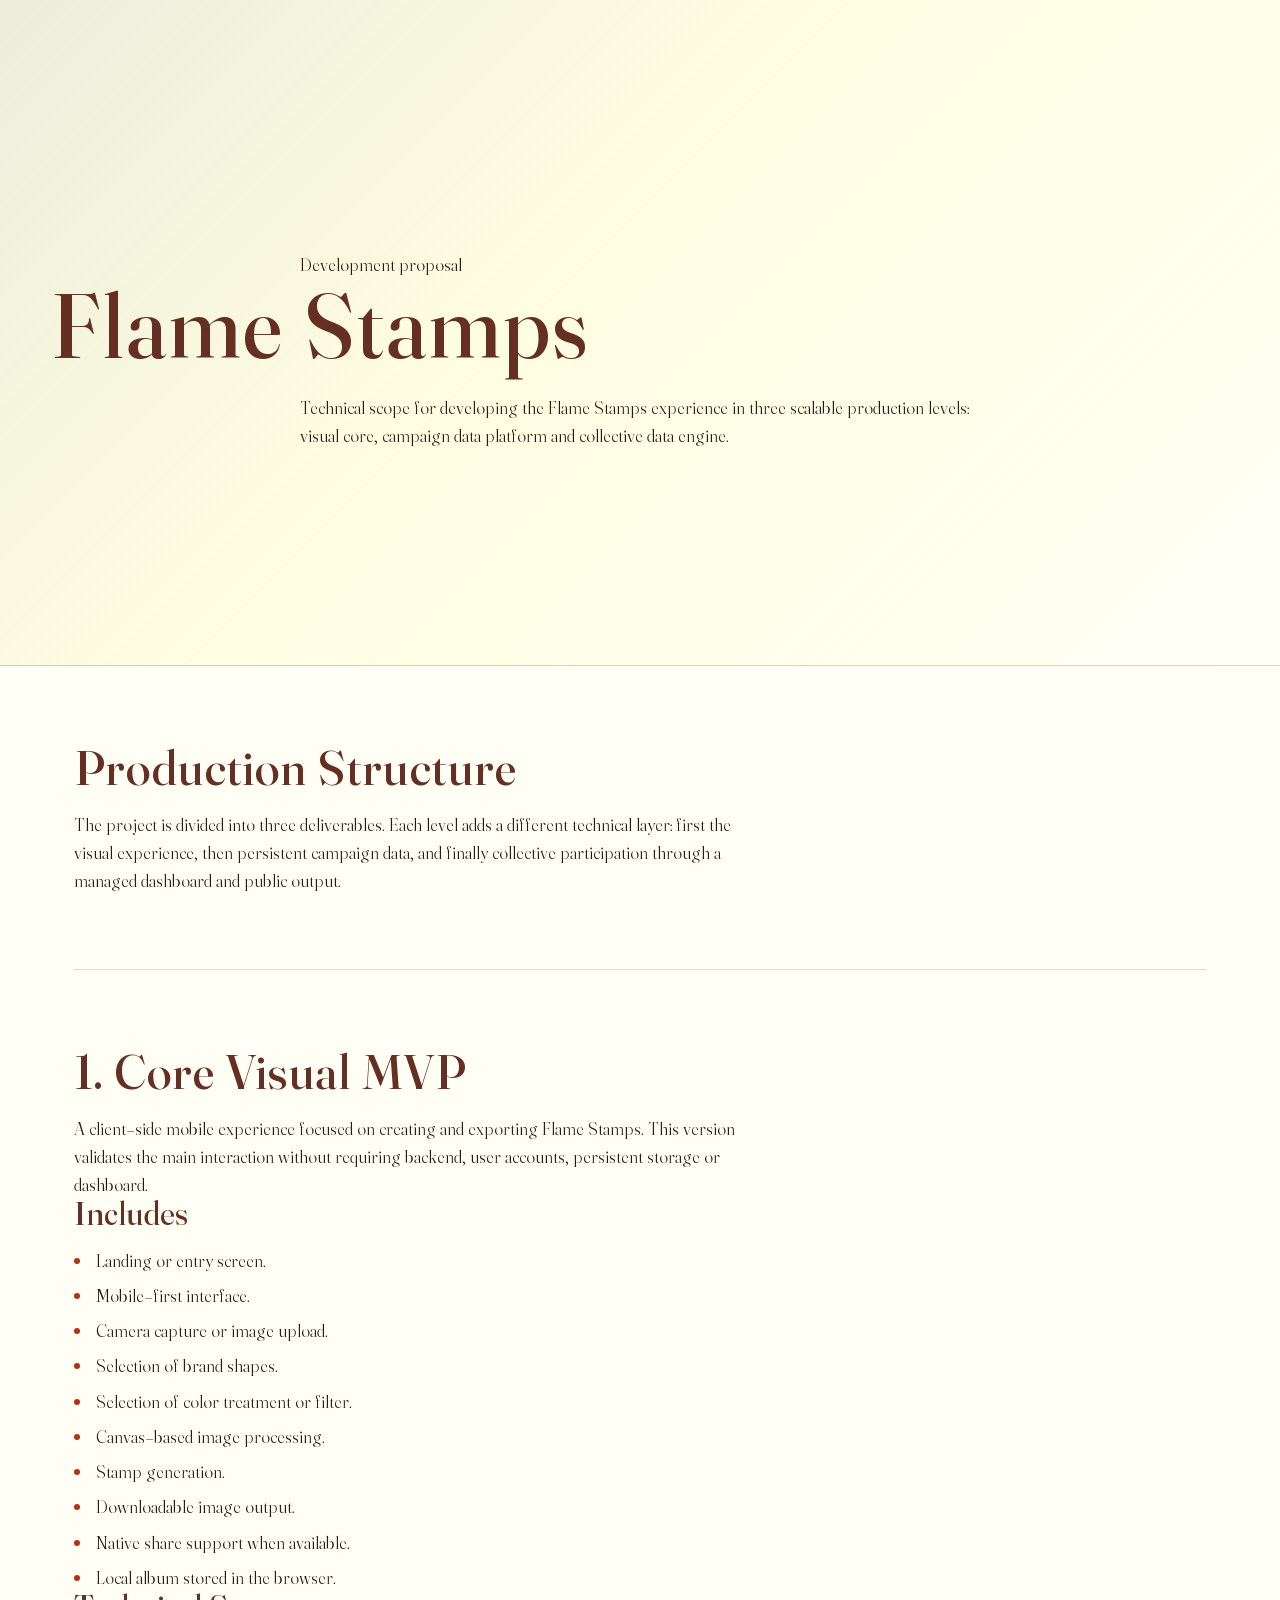
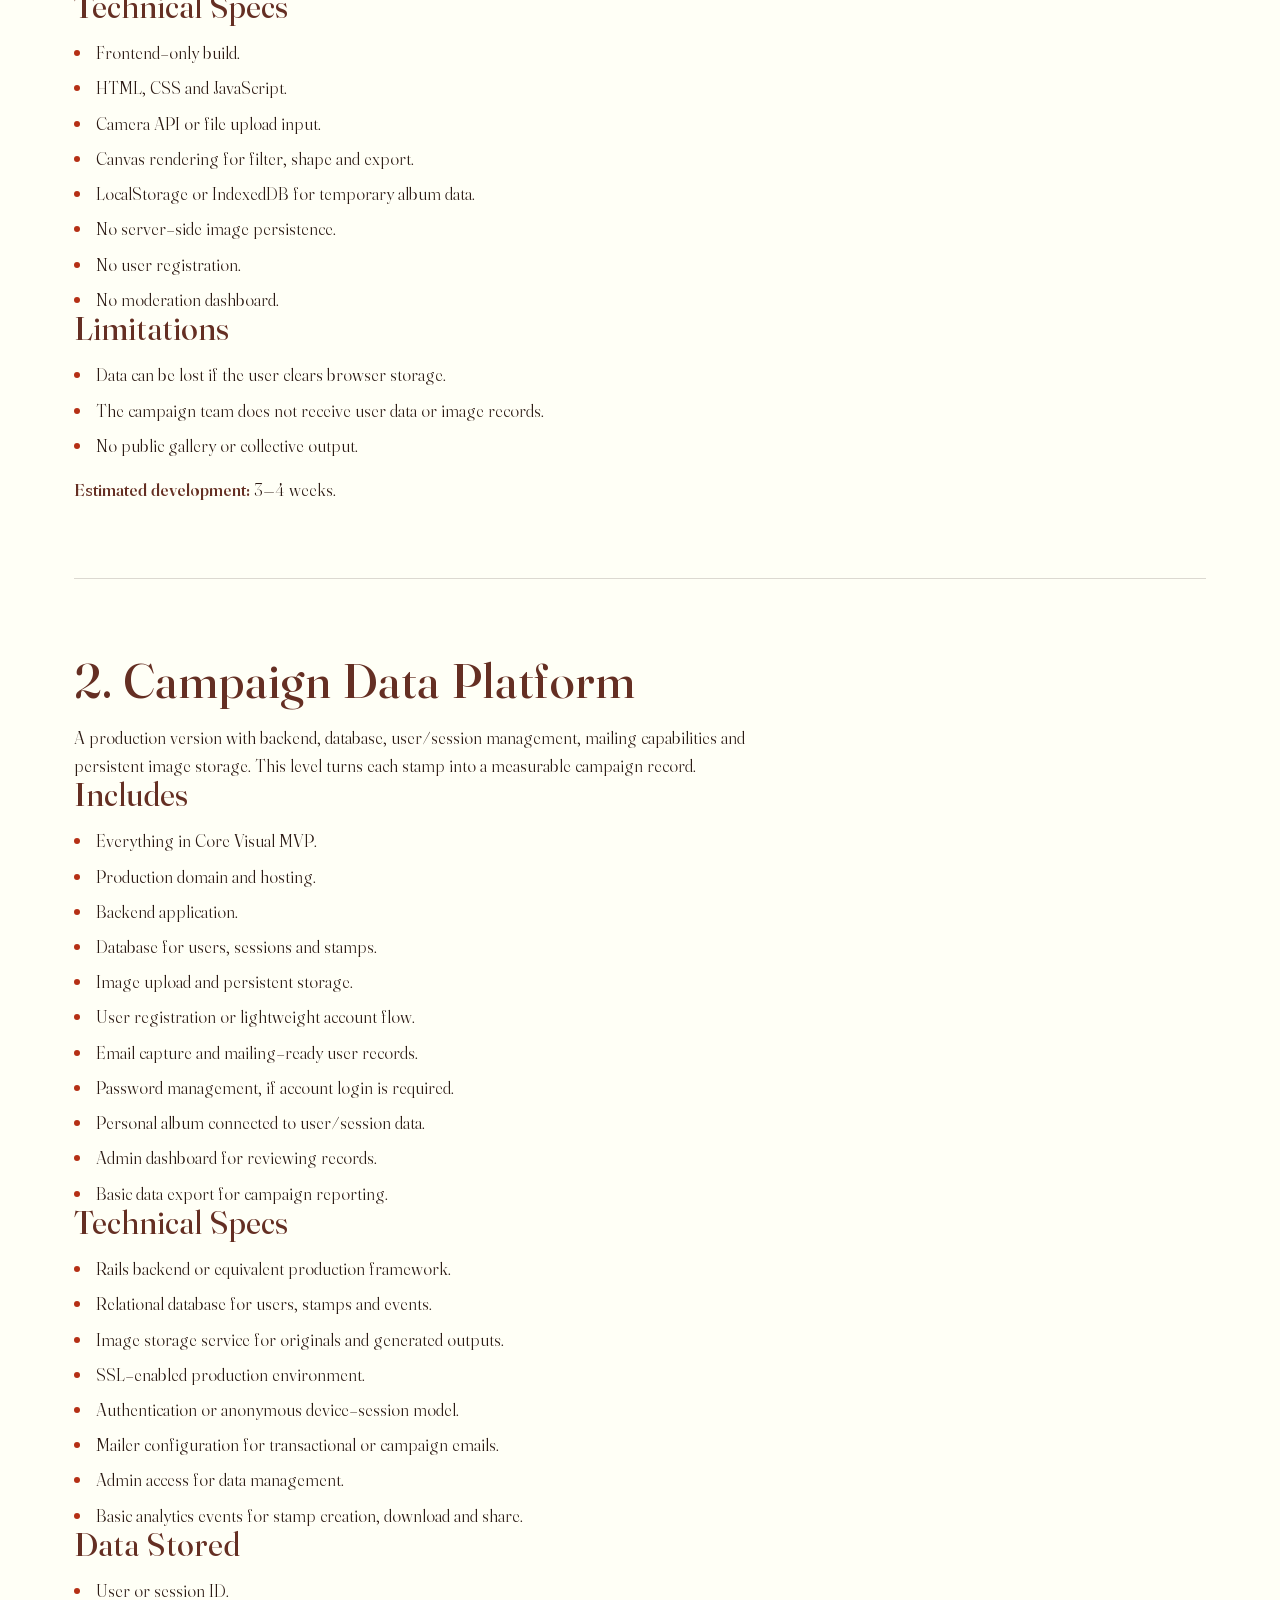
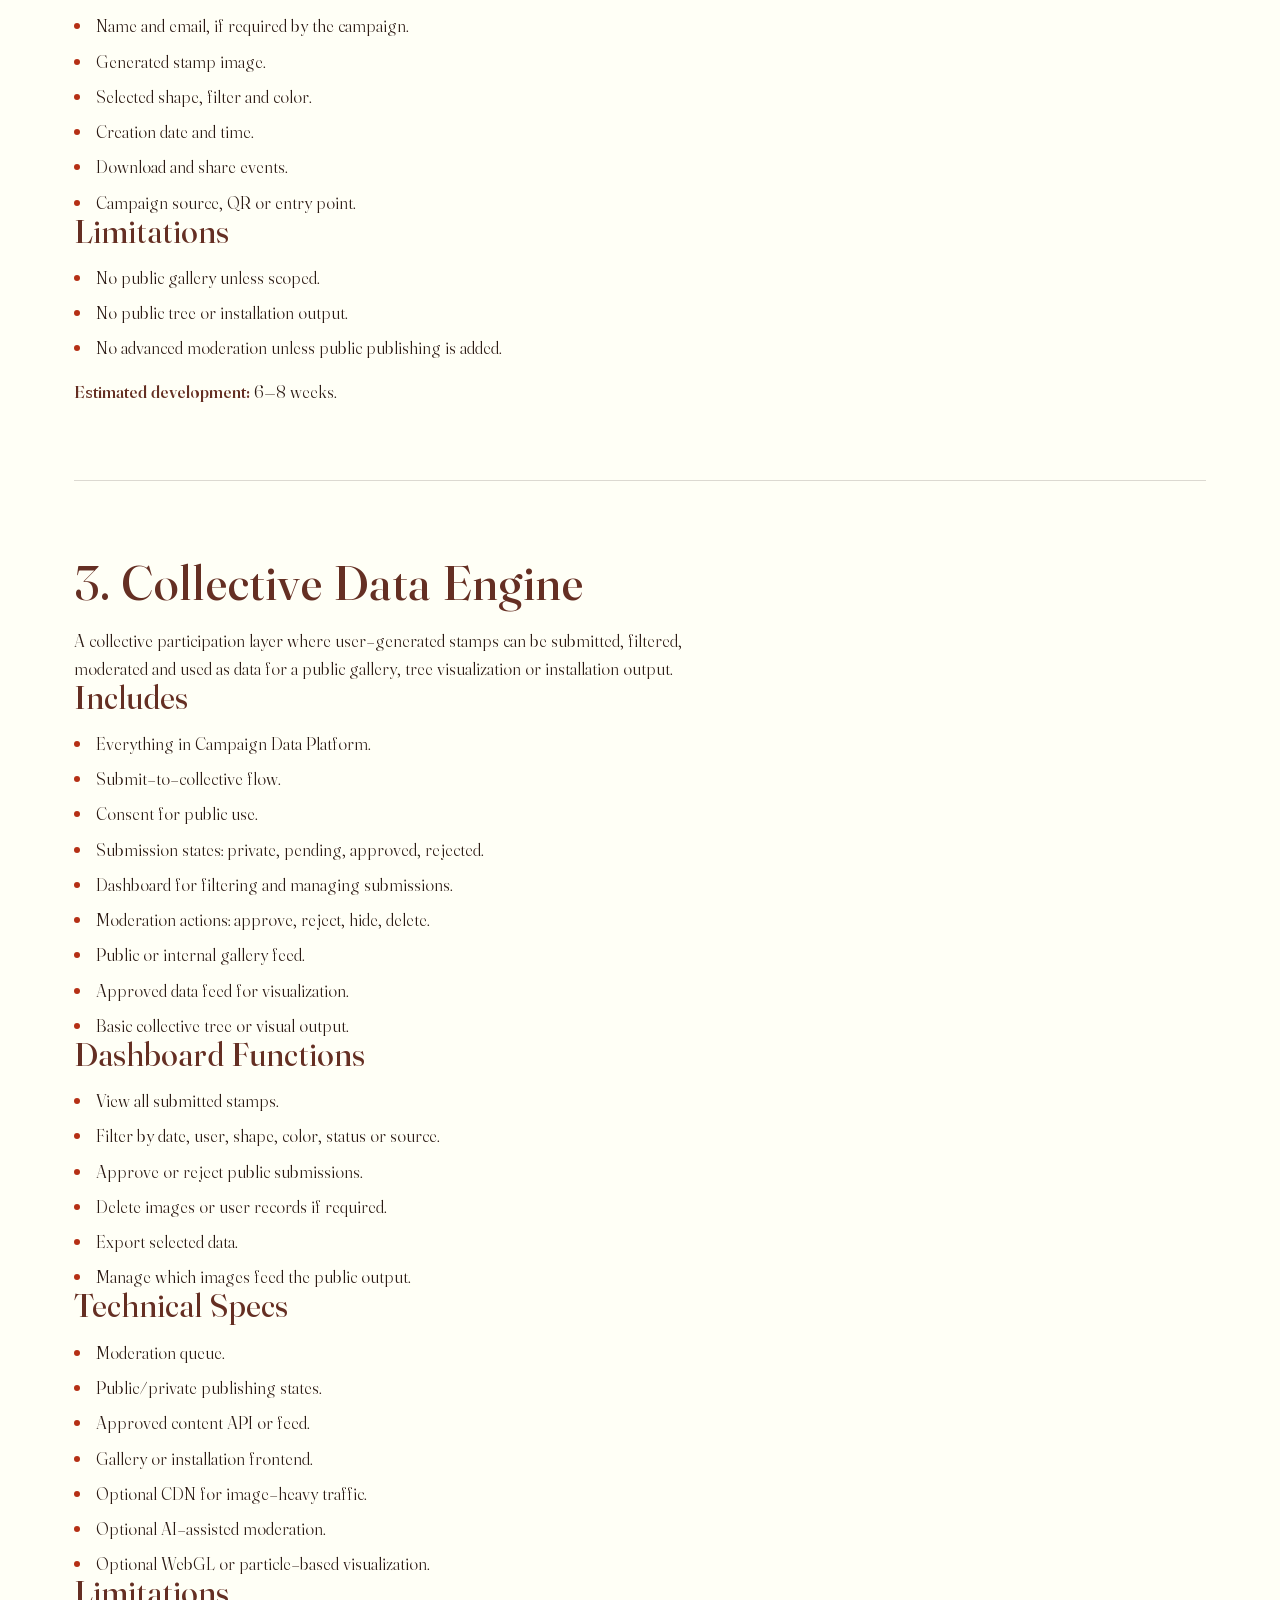
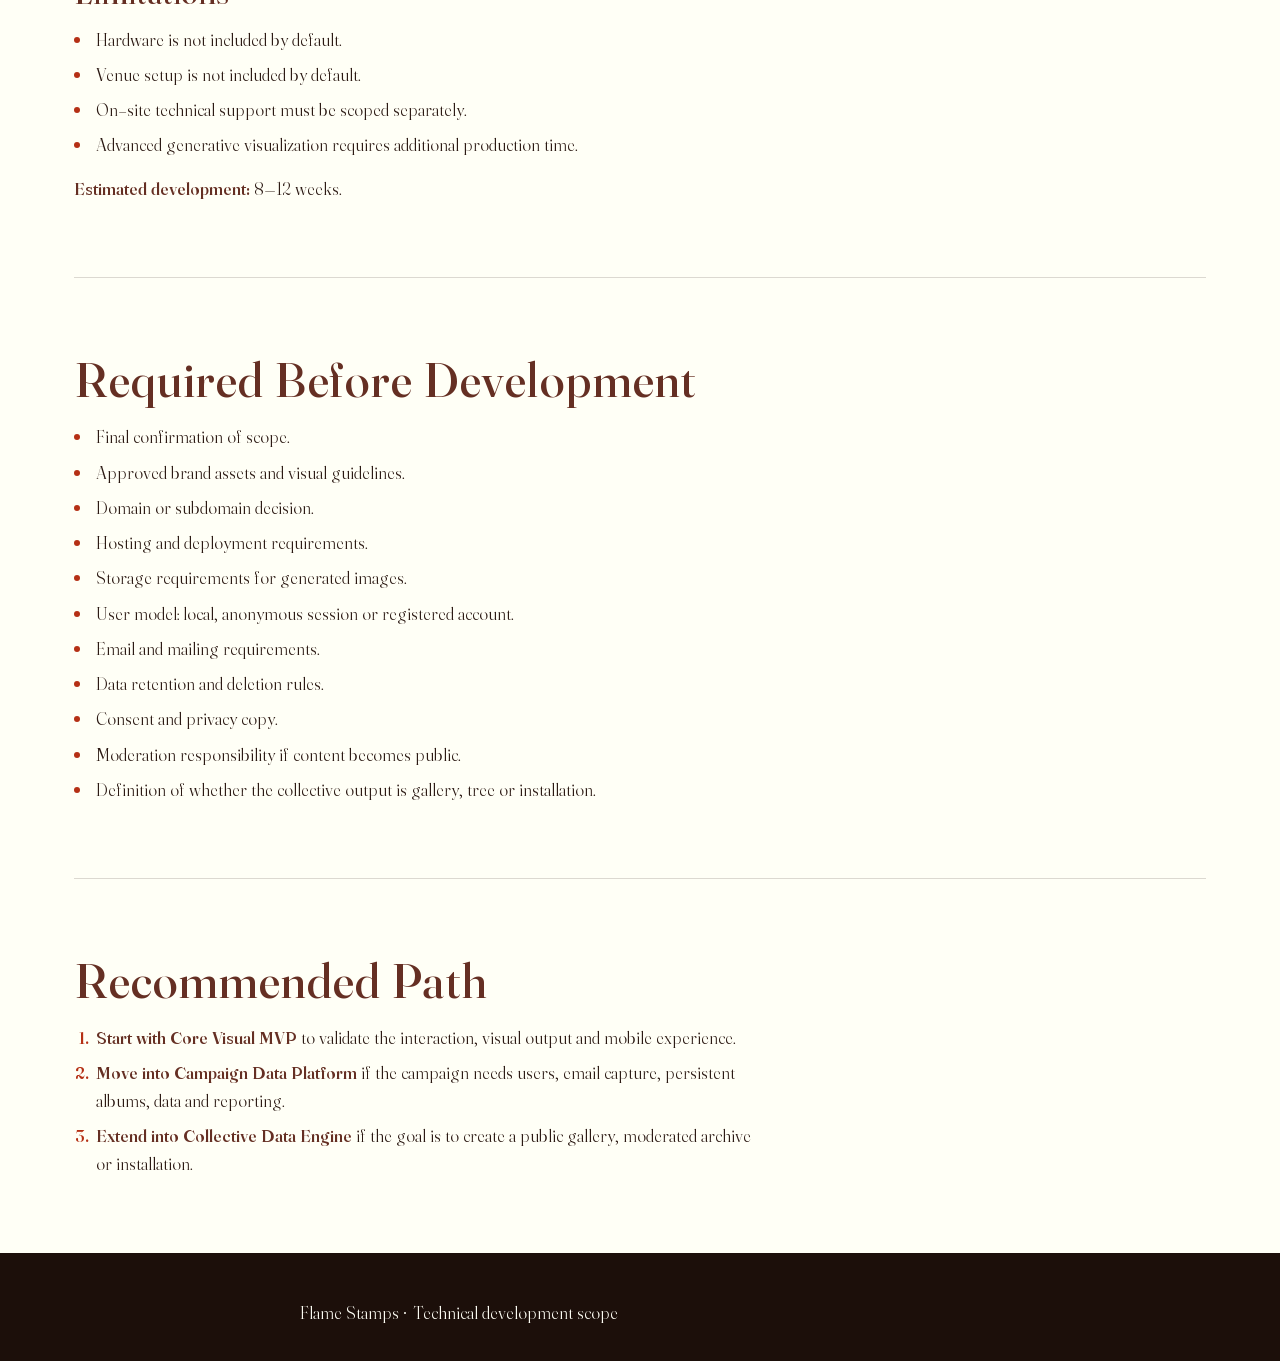
==== index.html @ e3bf49f7 "Add favicon" ====
<!DOCTYPE html>
<html lang="en">
<head>
  <meta charset="UTF-8">
  <meta name="viewport" content="width=device-width, initial-scale=1.0">
  <meta
    name="description"
    content="Technical development proposal for the Flame Stamps mobile experience, campaign data platform and collective participation engine."
  >
  <title>Development Proposal | Flame Stamps</title>
  <link rel="icon" type="image/png" href="./favicon-96x96.png" sizes="96x96">
  <link rel="icon" type="image/svg+xml" href="./favicon.svg">
  <link rel="shortcut icon" href="./favicon.ico">
  <link rel="apple-touch-icon" sizes="180x180" href="./apple-touch-icon.png">
  <meta name="apple-mobile-web-app-title" content="Flame Stamps">
  <link rel="manifest" href="./site.webmanifest">
  <link rel="preconnect" href="https://fonts.googleapis.com">
  <link rel="preconnect" href="https://fonts.gstatic.com" crossorigin>
  <link href="https://fonts.googleapis.com/css2?family=Amiri:ital@0;1&display=swap" rel="stylesheet">
  <link rel="stylesheet" href="./css/main.css">
</head>

<body>
  <header>
    <p>Development proposal</p>
    <h1>Flame Stamps</h1>
    <p>
      Technical scope for developing the Flame Stamps experience in three
      scalable production levels: visual core, campaign data platform and
      collective data engine.
    </p>
  </header>

  <main>
    <section>
      <h2>Production Structure</h2>
      <p>
        The project is divided into three deliverables. Each level adds a
        different technical layer: first the visual experience, then persistent
        campaign data, and finally collective participation through a managed
        dashboard and public output.
      </p>
    </section>

    <section>
      <h2>1. Core Visual MVP</h2>
      <p>
        A client-side mobile experience focused on creating and exporting Flame
        Stamps. This version validates the main interaction without requiring
        backend, user accounts, persistent storage or dashboard.
      </p>

      <h3>Includes</h3>
      <ul>
        <li>Landing or entry screen.</li>
        <li>Mobile-first interface.</li>
        <li>Camera capture or image upload.</li>
        <li>Selection of brand shapes.</li>
        <li>Selection of color treatment or filter.</li>
        <li>Canvas-based image processing.</li>
        <li>Stamp generation.</li>
        <li>Downloadable image output.</li>
        <li>Native share support when available.</li>
        <li>Local album stored in the browser.</li>
      </ul>

      <h3>Technical Specs</h3>
      <ul>
        <li>Frontend-only build.</li>
        <li>HTML, CSS and JavaScript.</li>
        <li>Camera API or file upload input.</li>
        <li>Canvas rendering for filter, shape and export.</li>
        <li>LocalStorage or IndexedDB for temporary album data.</li>
        <li>No server-side image persistence.</li>
        <li>No user registration.</li>
        <li>No moderation dashboard.</li>
      </ul>

      <h3>Limitations</h3>
      <ul>
        <li>Data can be lost if the user clears browser storage.</li>
        <li>The campaign team does not receive user data or image records.</li>
        <li>No public gallery or collective output.</li>
      </ul>

      <p><strong>Estimated development:</strong> 3–4 weeks.</p>
    </section>

    <section>
      <h2>2. Campaign Data Platform</h2>
      <p>
        A production version with backend, database, user/session management,
        mailing capabilities and persistent image storage. This level turns each
        stamp into a measurable campaign record.
      </p>

      <h3>Includes</h3>
      <ul>
        <li>Everything in Core Visual MVP.</li>
        <li>Production domain and hosting.</li>
        <li>Backend application.</li>
        <li>Database for users, sessions and stamps.</li>
        <li>Image upload and persistent storage.</li>
        <li>User registration or lightweight account flow.</li>
        <li>Email capture and mailing-ready user records.</li>
        <li>Password management, if account login is required.</li>
        <li>Personal album connected to user/session data.</li>
        <li>Admin dashboard for reviewing records.</li>
        <li>Basic data export for campaign reporting.</li>
      </ul>

      <h3>Technical Specs</h3>
      <ul>
        <li>Rails backend or equivalent production framework.</li>
        <li>Relational database for users, stamps and events.</li>
        <li>Image storage service for originals and generated outputs.</li>
        <li>SSL-enabled production environment.</li>
        <li>Authentication or anonymous device-session model.</li>
        <li>Mailer configuration for transactional or campaign emails.</li>
        <li>Admin access for data management.</li>
        <li>Basic analytics events for stamp creation, download and share.</li>
      </ul>

      <h3>Data Stored</h3>
      <ul>
        <li>User or session ID.</li>
        <li>Name and email, if required by the campaign.</li>
        <li>Generated stamp image.</li>
        <li>Selected shape, filter and color.</li>
        <li>Creation date and time.</li>
        <li>Download and share events.</li>
        <li>Campaign source, QR or entry point.</li>
      </ul>

      <h3>Limitations</h3>
      <ul>
        <li>No public gallery unless scoped.</li>
        <li>No public tree or installation output.</li>
        <li>No advanced moderation unless public publishing is added.</li>
      </ul>

      <p><strong>Estimated development:</strong> 6–8 weeks.</p>
    </section>

    <section>
      <h2>3. Collective Data Engine</h2>
      <p>
        A collective participation layer where user-generated stamps can be
        submitted, filtered, moderated and used as data for a public gallery,
        tree visualization or installation output.
      </p>

      <h3>Includes</h3>
      <ul>
        <li>Everything in Campaign Data Platform.</li>
        <li>Submit-to-collective flow.</li>
        <li>Consent for public use.</li>
        <li>Submission states: private, pending, approved, rejected.</li>
        <li>Dashboard for filtering and managing submissions.</li>
        <li>Moderation actions: approve, reject, hide, delete.</li>
        <li>Public or internal gallery feed.</li>
        <li>Approved data feed for visualization.</li>
        <li>Basic collective tree or visual output.</li>
      </ul>

      <h3>Dashboard Functions</h3>
      <ul>
        <li>View all submitted stamps.</li>
        <li>Filter by date, user, shape, color, status or source.</li>
        <li>Approve or reject public submissions.</li>
        <li>Delete images or user records if required.</li>
        <li>Export selected data.</li>
        <li>Manage which images feed the public output.</li>
      </ul>

      <h3>Technical Specs</h3>
      <ul>
        <li>Moderation queue.</li>
        <li>Public/private publishing states.</li>
        <li>Approved content API or feed.</li>
        <li>Gallery or installation frontend.</li>
        <li>Optional CDN for image-heavy traffic.</li>
        <li>Optional AI-assisted moderation.</li>
        <li>Optional WebGL or particle-based visualization.</li>
      </ul>

      <h3>Limitations</h3>
      <ul>
        <li>Hardware is not included by default.</li>
        <li>Venue setup is not included by default.</li>
        <li>On-site technical support must be scoped separately.</li>
        <li>Advanced generative visualization requires additional production time.</li>
      </ul>

      <p><strong>Estimated development:</strong> 8–12 weeks.</p>
    </section>

    <section>
      <h2>Required Before Development</h2>
      <ul>
        <li>Final confirmation of scope.</li>
        <li>Approved brand assets and visual guidelines.</li>
        <li>Domain or subdomain decision.</li>
        <li>Hosting and deployment requirements.</li>
        <li>Storage requirements for generated images.</li>
        <li>User model: local, anonymous session or registered account.</li>
        <li>Email and mailing requirements.</li>
        <li>Data retention and deletion rules.</li>
        <li>Consent and privacy copy.</li>
        <li>Moderation responsibility if content becomes public.</li>
        <li>Definition of whether the collective output is gallery, tree or installation.</li>
      </ul>
    </section>

    <section>
      <h2>Recommended Path</h2>
      <ol>
        <li>
          <strong>Start with Core Visual MVP</strong> to validate the interaction,
          visual output and mobile experience.
        </li>
        <li>
          <strong>Move into Campaign Data Platform</strong> if the campaign needs
          users, email capture, persistent albums, data and reporting.
        </li>
        <li>
          <strong>Extend into Collective Data Engine</strong> if the goal is to
          create a public gallery, moderated archive or installation.
        </li>
      </ol>
    </section>
  </main>

  <footer>
    <p>Flame Stamps · Technical development scope</p>
  </footer>
</body>

</html>
---- css/main.css ----
/* Extracted from root index.html. Keep this file aligned with the live Flame Stamps visual language. */
@font-face {
  font-family: 'Awesome Serif';
  src: url([data-uri]) format('truetype');
  font-weight: 1 700;
  font-style: normal;
  font-display: swap;
}

@font-face {
  font-family: 'Awesome Serif';
  src: url([data-uri]) format('truetype');
  font-weight: 300 700;
  font-style: italic;
  font-display: swap;
}

@font-face {
  font-family: "Doran";
  src: url("doran-vf.woff2") format("woff2");
  font-weight: 300 700;
  font-style: normal;
  font-display: swap;
}

:root {
  --night: #1c0f0a;
  --burgundy: #652F23;
  --brown: #563621;
  --flame-red: #B53015;
  --flame-orange: #EC4321;
  --soft-yellow: #FFFBC3;
  --cream: #FFFFF6;
  --sage: #C3C8A7;
  --olive: #6E795D;
  --ink: #2A1812;
  --paper: #FFFFF6;
  --paper-soft: #FFFBC3;
  --text: #2A1812;
  --text-muted: #6A594F;
  --accent: #B53015;
  --accent-hot: #EC4321;
  --accent-cool: #6E795D;
  --surface: rgba(255, 255, 246, .76);
  --surface-strong: #FFFEF0;
  --rule: rgba(42, 24, 18, .16);
  --shadow: 0 24px 80px rgba(42, 24, 18, .12);
  --measure: 68ch;
  --measure-wide: 1180px;
  --radius: 8px;
  --space-1: .5rem;
  --space-2: .75rem;
  --space-3: 1rem;
  --space-4: 1.5rem;
  --space-5: 2rem;
  --space-6: 3rem;
  --space-7: 4.5rem;
}

* {
  margin: 0;
  padding: 0;
  box-sizing: border-box;
}

html {
  scroll-behavior: smooth;
}

body {
  min-height: 100dvh;
  background:
    linear-gradient(180deg, rgba(255, 251, 195, .42), rgba(255, 255, 246, 0) 18rem),
    var(--paper);
  color: var(--text);
  font-family: "Doran", Georgia, serif;
  font-size: 1.0625rem;
  font-variation-settings: 'wght' 360, 'hght' 760;
  line-height: 1.65;
  overflow-x: hidden;
  text-rendering: optimizeLegibility;
}

::selection {
  background: var(--flame-orange);
  color: var(--cream);
}

:focus-visible {
  outline: 3px solid var(--accent-hot);
  outline-offset: .2rem;
}

body > header,
body > main,
body > footer {
  padding-left: max(var(--space-4), env(safe-area-inset-left));
  padding-right: max(var(--space-4), env(safe-area-inset-right));
}

body > header {
  display: grid;
  align-content: center;
  min-height: 74svh;
  padding-top: calc(var(--space-7) + env(safe-area-inset-top));
  padding-bottom: var(--space-6);
  border-bottom: 1px solid var(--rule);
  background:
    linear-gradient(135deg, rgba(195, 200, 167, .32), rgba(255, 251, 195, .42) 42%, rgba(255, 255, 246, .92)),
    var(--paper);
}

body > header > *,
body > footer > *,
main {
  width: min(100%, var(--measure-wide));
  margin-inline: auto;
}

body > header > :not(nav),
main > section > :not(.level-stack):not(.checklist),
.scope-level > header {
  max-width: var(--measure);
}

body > header nav {
  display: flex;
  flex-wrap: wrap;
  gap: var(--space-2) var(--space-4);
  margin-top: var(--space-5);
}

main > section {
  padding-top: var(--space-7);
  padding-bottom: var(--space-7);
}

main > section + section {
  border-top: 1px solid var(--rule);
}

body > footer {
  padding-top: var(--space-5);
  padding-bottom: calc(var(--space-5) + env(safe-area-inset-bottom));
  background: var(--night);
  color: var(--cream);
}

h1,
h2,
h3,
h4 {
  color: var(--burgundy);
  font-family: "Doran", Georgia, serif;
  font-style: normal;
  font-variation-settings: 'wght' 560, 'hght' 980;
  line-height: .98;
  letter-spacing: 0;
  text-wrap: balance;
}

h1 {
  max-width: 10ch;
  margin-top: var(--space-2);
  font-size: 5.5rem;
}

h2 {
  margin-top: var(--space-2);
  font-size: 3rem;
}

h3 {
  font-size: 2rem;
}

h4 {
  color: var(--accent);
  font-size: 1.05rem;
  line-height: 1.25;
}

p,
ul,
ol {
  margin-top: var(--space-3);
}

p {
  max-width: var(--measure);
}

ul,
ol {
  padding-left: 1.2rem;
}

li {
  padding-left: .2rem;
}

li + li {
  margin-top: .45rem;
}

li::marker {
  color: var(--accent);
  font-variation-settings: 'wght' 650, 'hght' 760;
}

a {
  color: var(--accent);
  font-variation-settings: 'wght' 540, 'hght' 760;
  text-decoration-line: underline;
  text-decoration-color: rgba(181, 48, 21, .42);
  text-decoration-thickness: .08em;
  text-underline-offset: .18em;
  transition: color .18s ease, text-decoration-color .18s ease;
}

a:hover {
  color: var(--accent-hot);
  text-decoration-color: currentColor;
}

strong,
b {
  color: var(--burgundy);
  font-variation-settings: 'wght' 680, 'hght' 760;
  font-weight: 700;
}

em,
i,
cite {
  color: var(--accent);
  font-family: "Amiri", Georgia, serif;
  font-style: italic;
}

u,
ins {
  text-decoration-color: var(--accent-hot);
  text-decoration-thickness: .08em;
  text-underline-offset: .18em;
}

small {
  color: var(--text-muted);
  font-size: .875rem;
}

.eyebrow {
  color: var(--accent);
  font-family: "Amiri", Georgia, serif;
  font-size: 1rem;
  font-style: italic;
}

.lede {
  margin-top: var(--space-4);
  color: var(--text-muted);
  font-size: 1.35rem;
  line-height: 1.45;
}

.level-stack {
  display: grid;
  gap: var(--space-5);
  margin-top: var(--space-5);
}

.scope-level {
  padding: var(--space-5);
  border: 1px solid var(--rule);
  border-left: 6px solid var(--accent);
  border-radius: var(--radius);
  background: var(--surface-strong);
  box-shadow: var(--shadow);
}

.scope-level > header {
  padding-bottom: var(--space-4);
}

.scope-level > header p:last-child {
  color: var(--text-muted);
  font-size: 1.08rem;
}

.content-grid {
  display: grid;
  gap: var(--space-5) var(--space-6);
  padding-top: var(--space-4);
  border-top: 1px solid var(--rule);
}

.content-grid > section {
  min-width: 0;
}

.estimate {
  margin-top: var(--space-5);
  padding: var(--space-3) var(--space-4);
  border-radius: var(--radius);
  background: rgba(236, 67, 33, .08);
  color: var(--text);
}

.estimate strong {
  color: var(--accent);
}

.checklist {
  display: grid;
  gap: .45rem var(--space-5);
  max-width: var(--measure-wide);
}

.path-list {
  display: grid;
  gap: var(--space-4);
  max-width: var(--measure);
  padding-left: 0;
  list-style: none;
  counter-reset: path;
}

.path-list li {
  counter-increment: path;
  display: grid;
  grid-template-columns: 3rem minmax(0, 1fr);
  gap: var(--space-3);
  padding: var(--space-3) 0 0;
  border-top: 1px solid var(--rule);
}

.path-list li::before {
  content: counter(path, decimal-leading-zero);
  display: grid;
  place-items: center;
  width: 2.25rem;
  height: 2.25rem;
  border-radius: 999px;
  background: var(--accent);
  color: var(--paper);
  font-size: .85rem;
  font-variation-settings: 'wght' 650, 'hght' 760;
}

.path-list strong,
.path-list span {
  display: block;
}

.path-list span {
  margin-top: .25rem;
  color: var(--text-muted);
}

body > footer strong {
  color: var(--paper-soft);
}

@media (min-width: 760px) {
  .content-grid,
  .checklist {
    grid-template-columns: repeat(2, minmax(0, 1fr));
  }
}

@media (max-width: 720px) {
  :root {
    --space-7: 3.25rem;
  }

  body {
    font-size: 1rem;
  }

  body > header,
  body > main,
  body > footer {
    padding-left: max(var(--space-3), env(safe-area-inset-left));
    padding-right: max(var(--space-3), env(safe-area-inset-right));
  }

  body > header {
    min-height: auto;
  }

  h1 {
    font-size: 3.5rem;
  }

  h2 {
    font-size: 2.2rem;
  }

  h3 {
    font-size: 1.55rem;
  }

  .lede {
    font-size: 1.16rem;
  }

  .scope-level {
    padding: var(--space-4);
  }

  .path-list li {
    grid-template-columns: 2.5rem minmax(0, 1fr);
  }
}
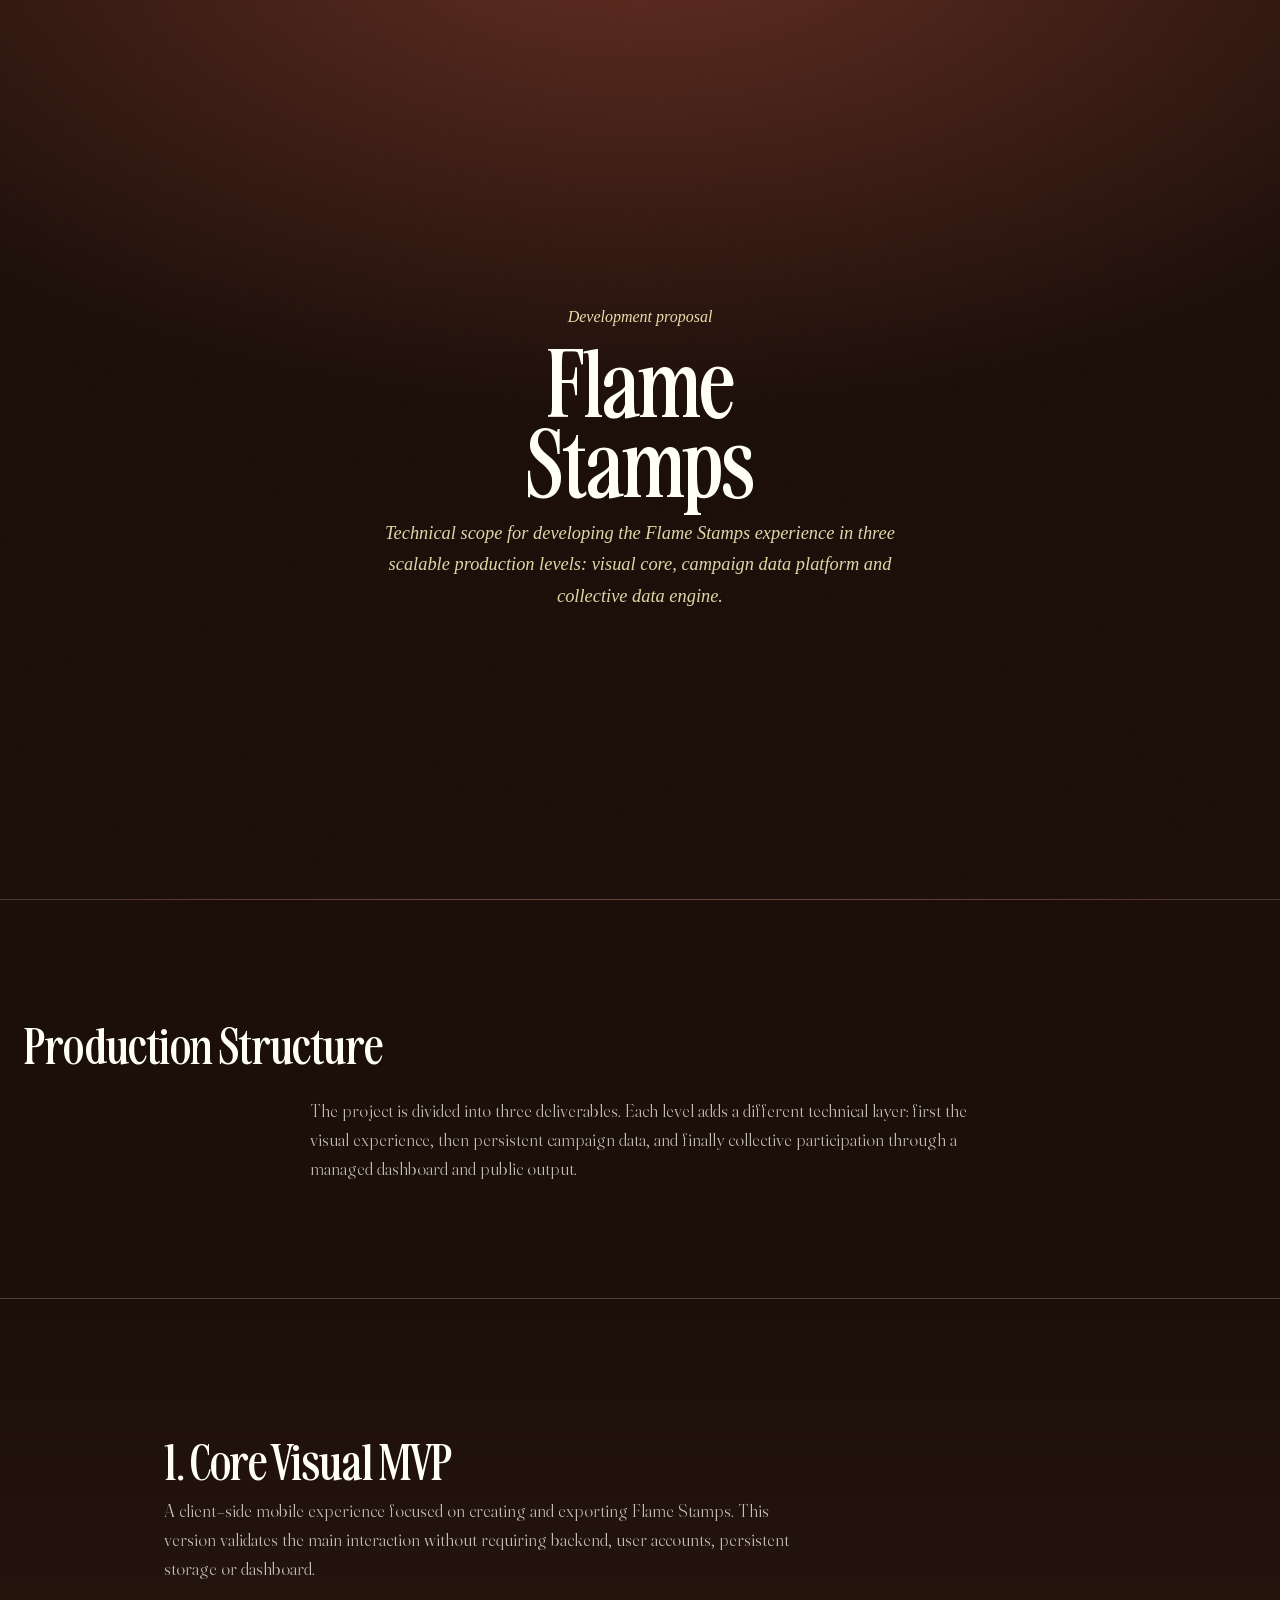
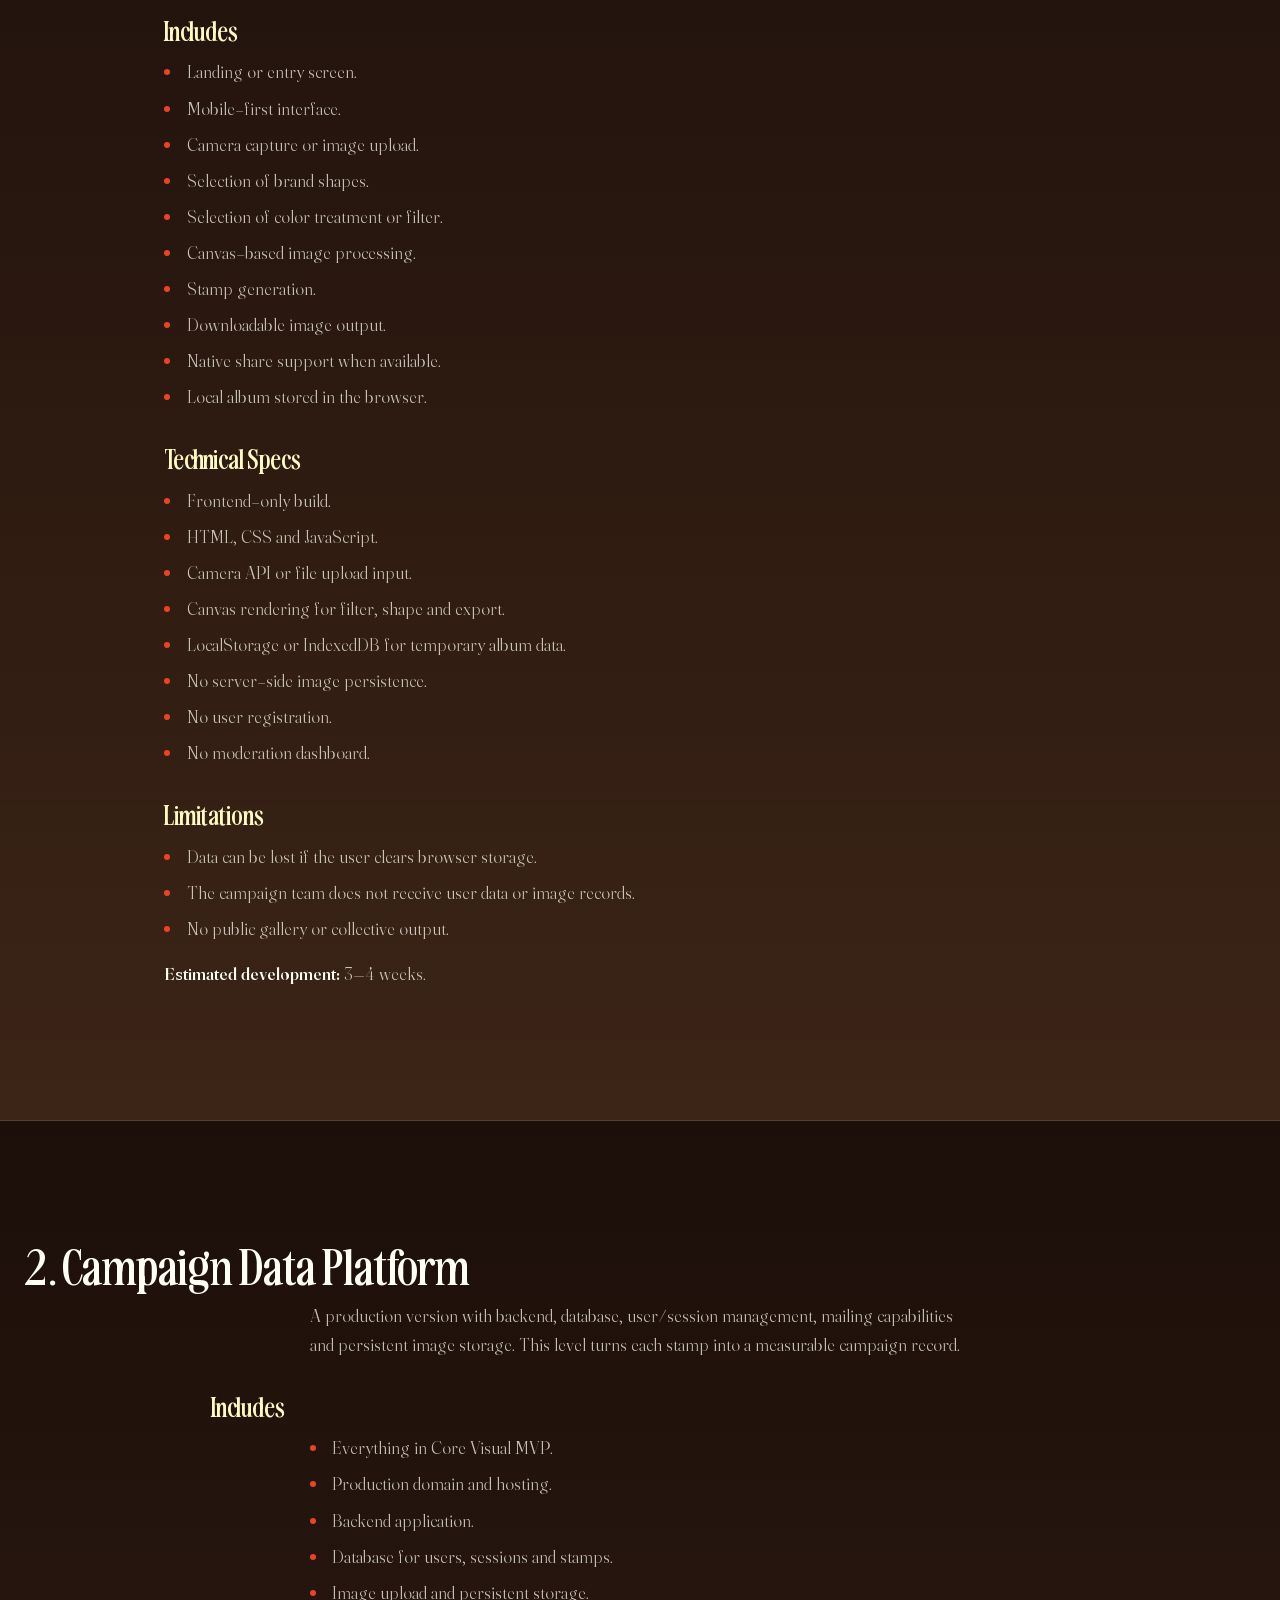
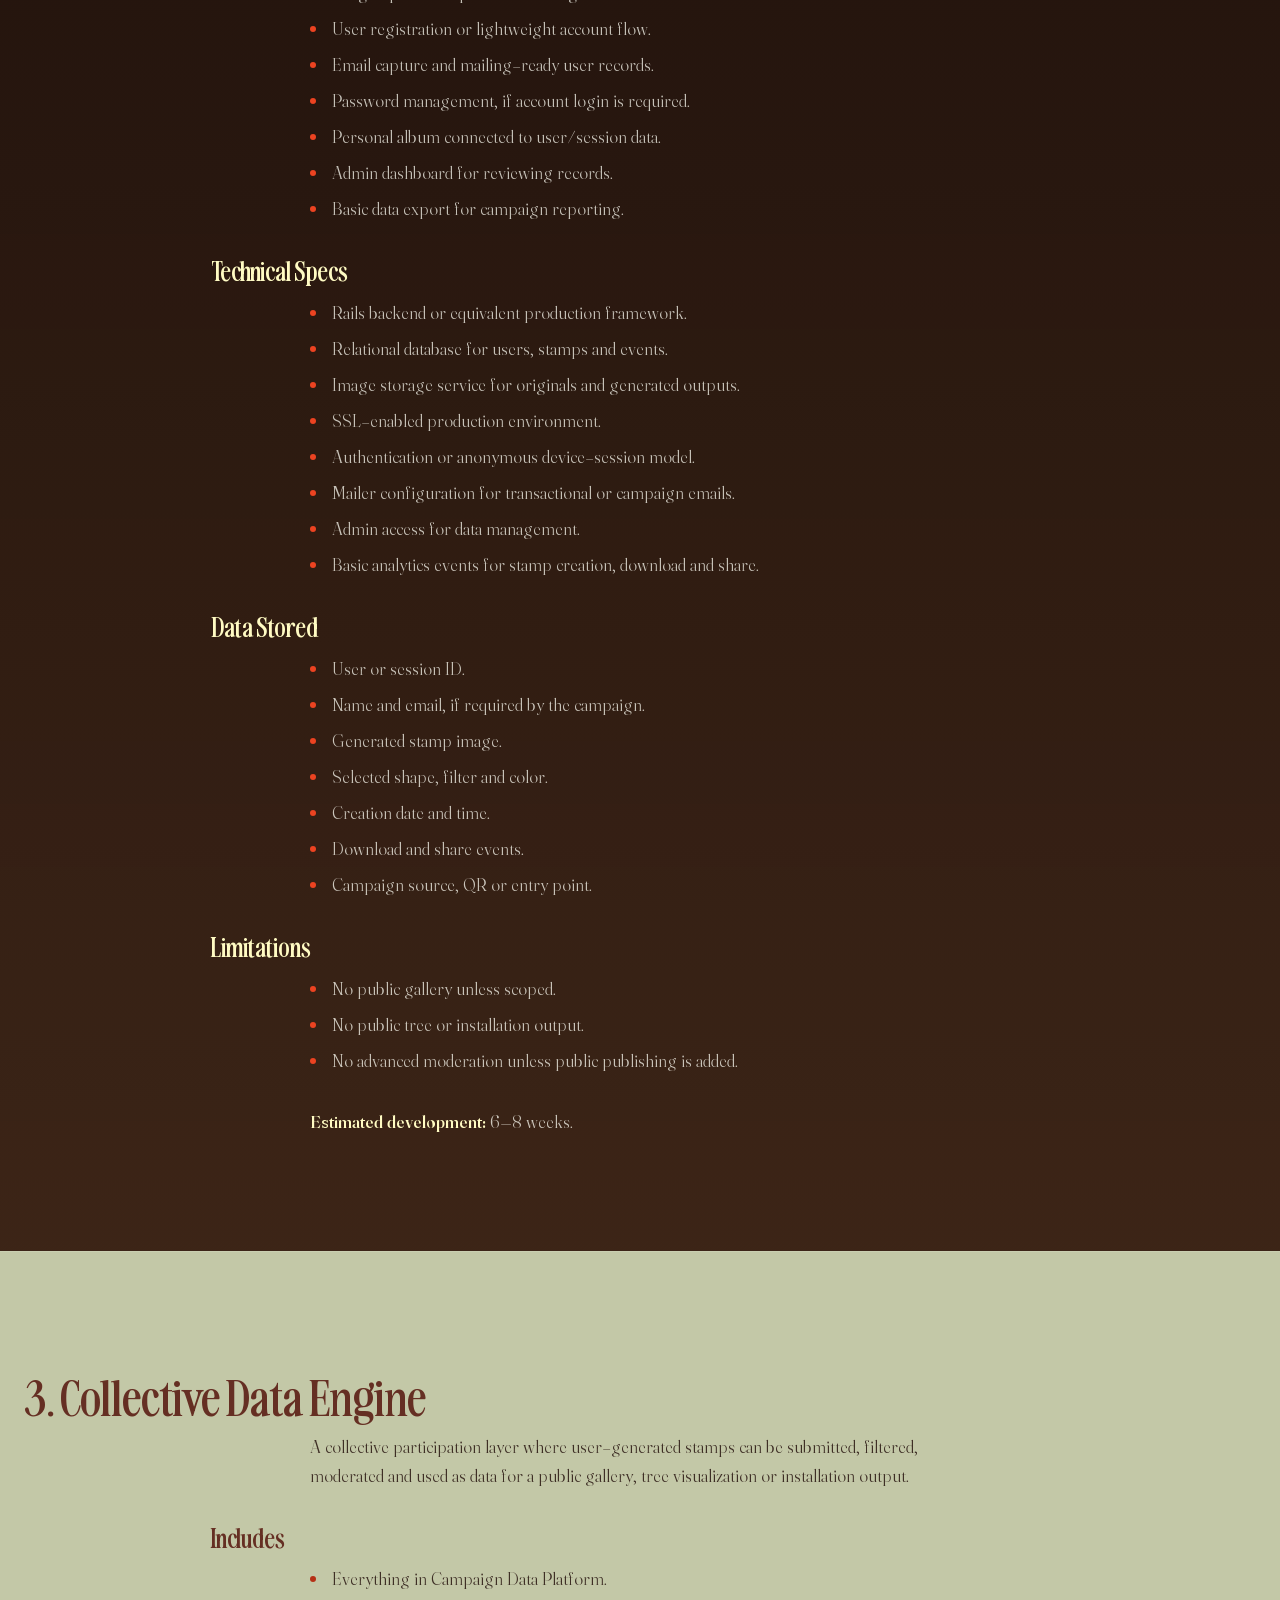
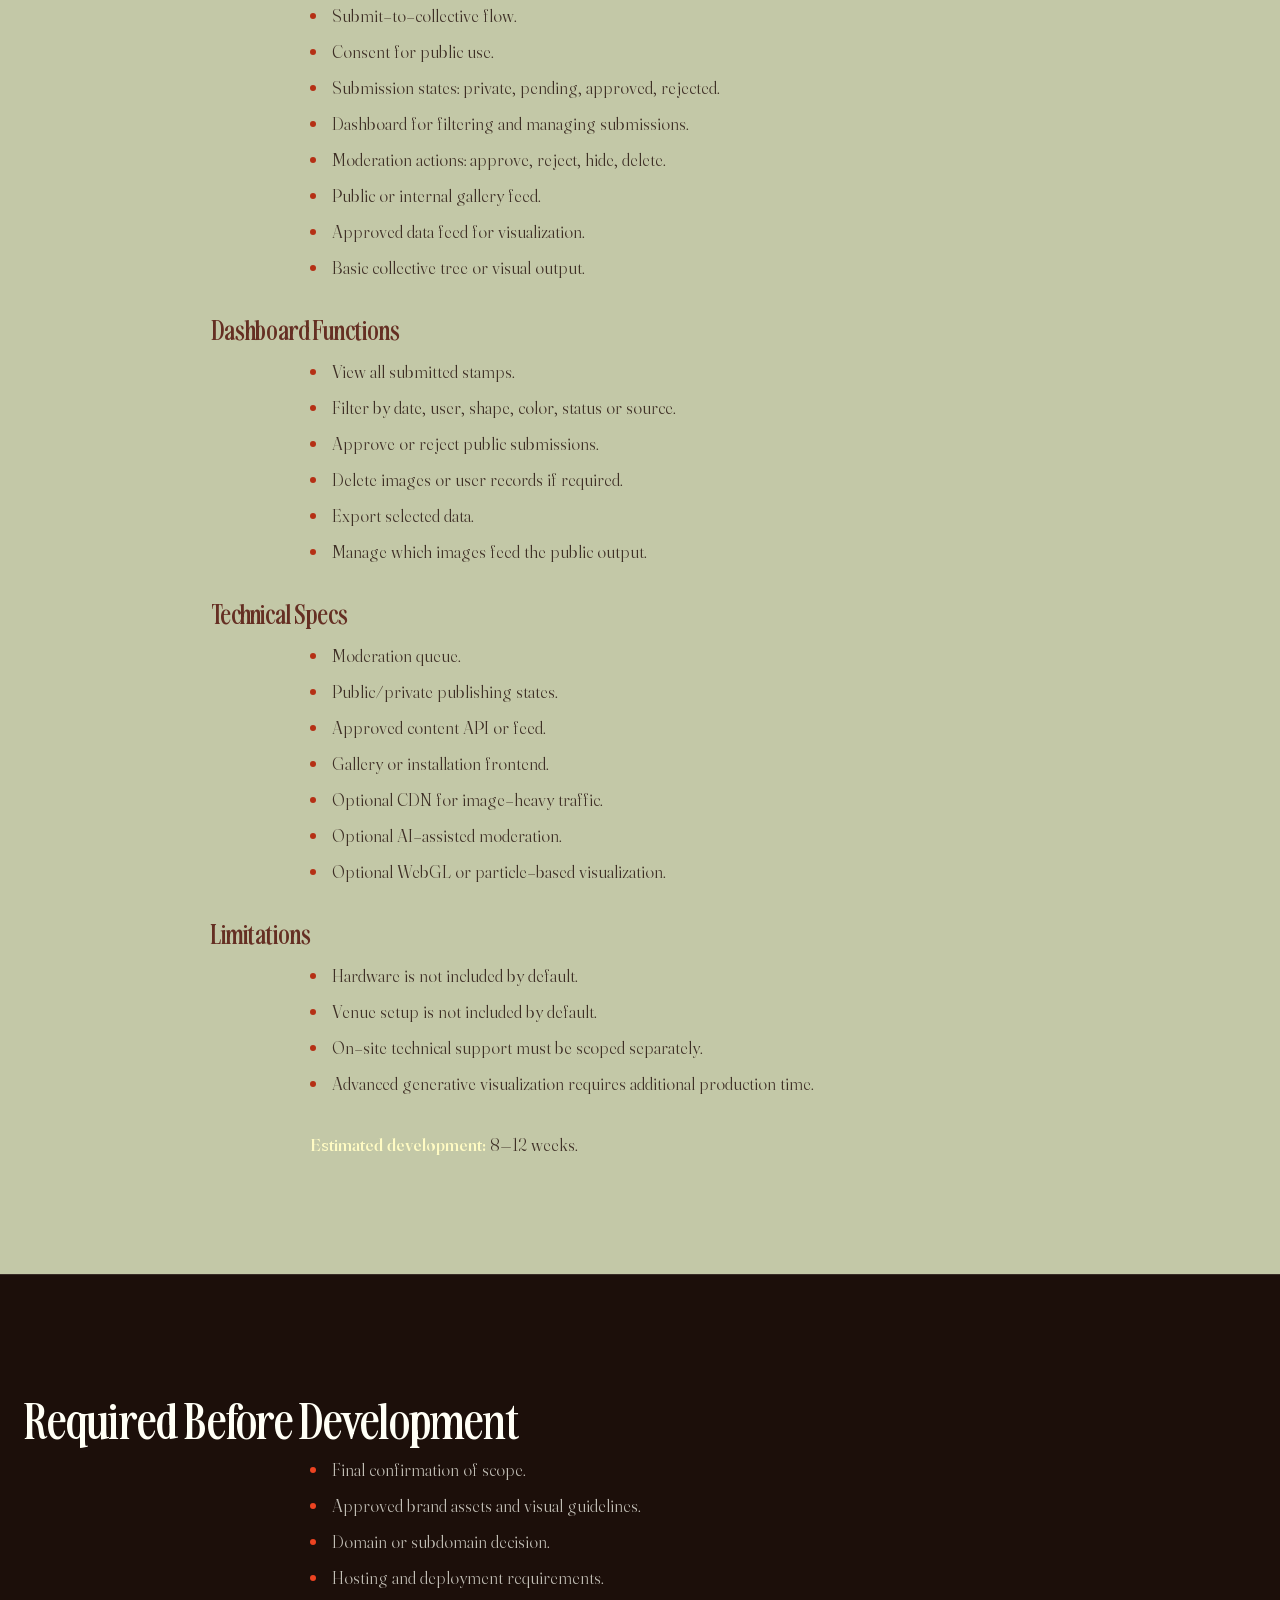
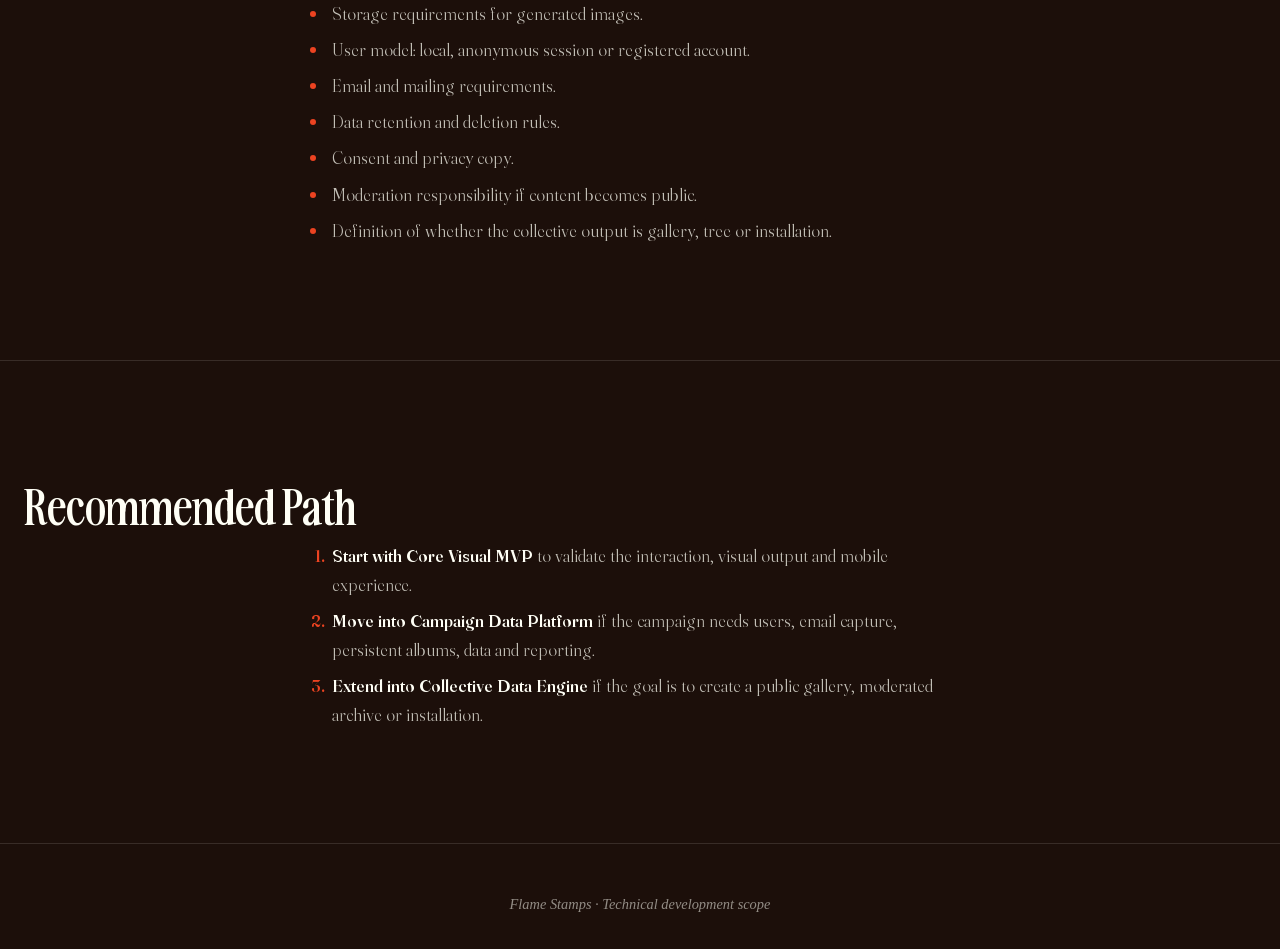
==== commit b5fed83d: "Setup style default" ====
--- a/index.html
+++ b/index.html
@@ -43,7 +43,8 @@
     </section>
 
     <section>
-      <h2>1. Core Visual MVP</h2>
+      <div class="container">
+        <h2>1. Core Visual MVP</h2>
       <p>
         A client-side mobile experience focused on creating and exporting Flame
         Stamps. This version validates the main interaction without requiring
@@ -84,6 +85,7 @@
       </ul>
 
       <p><strong>Estimated development:</strong> 3–4 weeks.</p>
+      </div>
     </section>
 
     <section>
--- a/css/main.css
+++ b/css/main.css
@@ -24,37 +24,43 @@
 }
 
 :root {
-  --night: #1c0f0a;
-  --burgundy: #652F23;
-  --brown: #563621;
-  --flame-red: #B53015;
-  --flame-orange: #EC4321;
-  --soft-yellow: #FFFBC3;
-  --cream: #FFFFF6;
-  --sage: #C3C8A7;
-  --olive: #6E795D;
-  --ink: #2A1812;
-  --paper: #FFFFF6;
-  --paper-soft: #FFFBC3;
-  --text: #2A1812;
-  --text-muted: #6A594F;
-  --accent: #B53015;
-  --accent-hot: #EC4321;
-  --accent-cool: #6E795D;
-  --surface: rgba(255, 255, 246, .76);
-  --surface-strong: #FFFEF0;
-  --rule: rgba(42, 24, 18, .16);
-  --shadow: 0 24px 80px rgba(42, 24, 18, .12);
-  --measure: 68ch;
-  --measure-wide: 1180px;
-  --radius: 8px;
-  --space-1: .5rem;
+  color-scheme: dark;
+  --color-night: #1c0f0a;
+  --color-burgundy: #652F23;
+  --color-brown: #563621;
+  --color-flame-red: #B53015;
+  --color-flame-orange: #EC4321;
+  --color-soft-yellow: #FFFBC3;
+  --color-cream: #FFFFF6;
+  --color-sage: #C3C8A7;
+  --color-ink: #2A1812;
+
+  --color-bg: var(--color-night);
+  --color-brown-wash: rgba(86, 54, 33, .72);
+  --color-text: var(--color-cream);
+  --color-text-muted: rgba(255, 255, 246, .74);
+  --color-title: var(--color-cream);
+  --color-title-accent: var(--color-soft-yellow);
+  --color-heading: var(--color-cream);
+  --color-accent: var(--color-flame-orange);
+  --color-ink-muted: rgba(42, 24, 18, .88);
+  --color-link-underline: rgba(255, 251, 195, .42);
+  --color-footer-muted: rgba(255, 255, 246, .52);
+  --color-rule: rgba(255, 255, 246, .12);
+  --color-scroll-track: var(--color-night);
+  --color-scroll-thumb: var(--color-flame-red);
+
+  --font-display: "Awesome Serif", "Doran", Georgia, serif;
+  --font-body: "Doran", "Awesome Serif", Georgia, serif;
+  --font-italic: "Amiri", Georgia, serif;
+
+  --measure: 66ch;
   --space-2: .75rem;
   --space-3: 1rem;
   --space-4: 1.5rem;
   --space-5: 2rem;
-  --space-6: 3rem;
-  --space-7: 4.5rem;
+  --space-7: 5rem;
+  --space-8: 7rem;
 }
 
 * {
@@ -65,34 +71,59 @@
 
 html {
   scroll-behavior: smooth;
+  scrollbar-color: var(--color-scroll-thumb) var(--color-scroll-track);
+  scrollbar-width: thin;
+}
+
+::-webkit-scrollbar {
+  width: .75rem;
+}
+
+::-webkit-scrollbar-track {
+  background: var(--color-scroll-track);
+}
+
+::-webkit-scrollbar-thumb {
+  border: .18rem solid var(--color-scroll-track);
+  border-radius: 999px;
+  background: var(--color-scroll-thumb);
 }
 
 body {
   min-height: 100dvh;
-  background:
-    linear-gradient(180deg, rgba(255, 251, 195, .42), rgba(255, 255, 246, 0) 18rem),
-    var(--paper);
-  color: var(--text);
-  font-family: "Doran", Georgia, serif;
+  background: var(--color-bg);
+  color: var(--color-text);
+  font-family: var(--font-body);
   font-size: 1.0625rem;
-  font-variation-settings: 'wght' 360, 'hght' 760;
-  line-height: 1.65;
+  font-variation-settings: 'wght' 360, 'hght' 900;
+  line-height: 1.7;
   overflow-x: hidden;
   text-rendering: optimizeLegibility;
 }
 
+body::after {
+  content: "";
+  position: fixed;
+  inset: 0;
+  z-index: 10;
+  pointer-events: none;
+  opacity: .045;
+  mix-blend-mode: overlay;
+  background-image: url("data:image/svg+xml,%3Csvg viewBox='0 0 160 160' xmlns='http://www.w3.org/2000/svg'%3E%3Cfilter id='noise'%3E%3CfeTurbulence type='fractalNoise' baseFrequency='1.1' numOctaves='3' stitchTiles='stitch'/%3E%3C/filter%3E%3Crect width='100%25' height='100%25' filter='url(%23noise)' opacity='.42'/%3E%3C/svg%3E");
+}
+
 ::selection {
-  background: var(--flame-orange);
-  color: var(--cream);
+  background: var(--color-accent);
+  color: var(--color-cream);
 }
 
 :focus-visible {
-  outline: 3px solid var(--accent-hot);
+  outline: 3px solid var(--color-accent);
   outline-offset: .2rem;
 }
 
 body > header,
-body > main,
+main > section,
 body > footer {
   padding-left: max(var(--space-4), env(safe-area-inset-left));
   padding-right: max(var(--space-4), env(safe-area-inset-right));
@@ -100,61 +131,93 @@
 
 body > header {
   display: grid;
-  align-content: center;
-  min-height: 74svh;
+  place-content: center;
+  min-height: 100svh;
   padding-top: calc(var(--space-7) + env(safe-area-inset-top));
-  padding-bottom: var(--space-6);
-  border-bottom: 1px solid var(--rule);
-  background:
-    linear-gradient(135deg, rgba(195, 200, 167, .32), rgba(255, 251, 195, .42) 42%, rgba(255, 255, 246, .92)),
-    var(--paper);
+  padding-bottom: var(--space-7);
+  border-bottom: 1px solid var(--color-rule);
+  background: radial-gradient(120% 90% at 50% -10%, var(--color-burgundy) 0%, var(--color-night) 62%);
+  text-align: center;
 }
 
 body > header > *,
-body > footer > *,
-main {
-  width: min(100%, var(--measure-wide));
+main > section > *,
+body > footer > * {
+  width: min(100%, var(--measure));
   margin-inline: auto;
 }
 
-body > header > :not(nav),
-main > section > :not(.level-stack):not(.checklist),
-.scope-level > header {
-  max-width: var(--measure);
-}
-
-body > header nav {
-  display: flex;
-  flex-wrap: wrap;
-  gap: var(--space-2) var(--space-4);
-  margin-top: var(--space-5);
+body > header p:first-of-type {
+  color: var(--color-soft-yellow);
+  font-family: var(--font-italic);
+  font-size: 1rem;
+  font-style: italic;
+  opacity: .88;
+}
+
+body > header p:last-of-type {
+  max-width: 34rem;
+  color: var(--color-soft-yellow);
+  font-family: var(--font-italic);
+  font-size: 1.15rem;
+  font-style: italic;
+  opacity: .85;
 }
 
 main > section {
-  padding-top: var(--space-7);
-  padding-bottom: var(--space-7);
+  padding-top: var(--space-8);
+  padding-bottom: var(--space-8);
+  background: var(--color-night);
 }
 
 main > section + section {
-  border-top: 1px solid var(--rule);
+  border-top: 1px solid var(--color-rule);
+}
+
+main > section:nth-of-type(2),
+main > section:nth-of-type(3) {
+  background: linear-gradient(180deg, var(--color-night), var(--color-brown-wash) 130%, var(--color-night));
+}
+
+main > section:nth-of-type(4) {
+  background: var(--color-sage);
+  color: var(--color-ink);
+}
+
+main > section:nth-of-type(4) h2,
+main > section:nth-of-type(4) h3,
+main > section:nth-of-type(4) strong,
+main > section:nth-of-type(4) b {
+  color: var(--color-burgundy);
+}
+
+main > section:nth-of-type(4) p,
+main > section:nth-of-type(4) ul,
+main > section:nth-of-type(4) ol {
+  color: var(--color-ink-muted);
+}
+
+main > section:nth-of-type(4) li::marker {
+  color: var(--color-flame-red);
 }
 
 body > footer {
   padding-top: var(--space-5);
   padding-bottom: calc(var(--space-5) + env(safe-area-inset-bottom));
-  background: var(--night);
-  color: var(--cream);
+  border-top: 1px solid var(--color-rule);
+  background: var(--color-night);
+  color: var(--color-cream);
 }
 
 h1,
 h2,
 h3,
 h4 {
-  color: var(--burgundy);
-  font-family: "Doran", Georgia, serif;
+  color: var(--color-heading);
+  font-family: var(--font-display);
   font-style: normal;
-  font-variation-settings: 'wght' 560, 'hght' 980;
-  line-height: .98;
+  font-variation-settings: 'wght' 540, 'hght' 1000;
+  line-height: 1;
   letter-spacing: 0;
   text-wrap: balance;
 }
@@ -162,20 +225,25 @@
 h1 {
   max-width: 10ch;
   margin-top: var(--space-2);
-  font-size: 5.5rem;
+  color: var(--color-title);
+  font-size: 5rem;
+  font-variation-settings: 'wght' 560, 'hght' 1000;
 }
 
 h2 {
   margin-top: var(--space-2);
-  font-size: 3rem;
+  font-size: 2.7rem;
 }
 
 h3 {
-  font-size: 2rem;
+  margin-top: var(--space-5);
+  color: var(--color-title-accent);
+  font-size: 1.45rem;
+  line-height: 1.15;
 }
 
 h4 {
-  color: var(--accent);
+  color: var(--color-title-accent);
   font-size: 1.05rem;
   line-height: 1.25;
 }
@@ -188,11 +256,13 @@
 
 p {
   max-width: var(--measure);
+  color: var(--color-text-muted);
 }
 
 ul,
 ol {
   padding-left: 1.2rem;
+  color: var(--color-text-muted);
 }
 
 li {
@@ -204,28 +274,28 @@
 }
 
 li::marker {
-  color: var(--accent);
+  color: var(--color-accent);
   font-variation-settings: 'wght' 650, 'hght' 760;
 }
 
 a {
-  color: var(--accent);
+  color: var(--color-title-accent);
   font-variation-settings: 'wght' 540, 'hght' 760;
   text-decoration-line: underline;
-  text-decoration-color: rgba(181, 48, 21, .42);
+  text-decoration-color: var(--color-link-underline);
   text-decoration-thickness: .08em;
   text-underline-offset: .18em;
   transition: color .18s ease, text-decoration-color .18s ease;
 }
 
 a:hover {
-  color: var(--accent-hot);
+  color: var(--color-accent);
   text-decoration-color: currentColor;
 }
 
 strong,
 b {
-  color: var(--burgundy);
+  color: var(--color-title);
   font-variation-settings: 'wght' 680, 'hght' 760;
   font-weight: 700;
 }
@@ -233,145 +303,43 @@
 em,
 i,
 cite {
-  color: var(--accent);
-  font-family: "Amiri", Georgia, serif;
+  color: var(--color-title-accent);
+  font-family: var(--font-italic);
   font-style: italic;
 }
 
 u,
 ins {
-  text-decoration-color: var(--accent-hot);
+  text-decoration-color: var(--color-accent);
   text-decoration-thickness: .08em;
   text-underline-offset: .18em;
 }
 
 small {
-  color: var(--text-muted);
+  color: var(--color-text-muted);
   font-size: .875rem;
 }
 
-.eyebrow {
-  color: var(--accent);
-  font-family: "Amiri", Georgia, serif;
-  font-size: 1rem;
-  font-style: italic;
-}
-
-.lede {
-  margin-top: var(--space-4);
-  color: var(--text-muted);
-  font-size: 1.35rem;
-  line-height: 1.45;
-}
-
-.level-stack {
-  display: grid;
-  gap: var(--space-5);
+main > section > p:last-child {
   margin-top: var(--space-5);
 }
 
-.scope-level {
-  padding: var(--space-5);
-  border: 1px solid var(--rule);
-  border-left: 6px solid var(--accent);
-  border-radius: var(--radius);
-  background: var(--surface-strong);
-  box-shadow: var(--shadow);
-}
-
-.scope-level > header {
-  padding-bottom: var(--space-4);
-}
-
-.scope-level > header p:last-child {
-  color: var(--text-muted);
-  font-size: 1.08rem;
-}
-
-.content-grid {
-  display: grid;
-  gap: var(--space-5) var(--space-6);
-  padding-top: var(--space-4);
-  border-top: 1px solid var(--rule);
-}
-
-.content-grid > section {
-  min-width: 0;
-}
-
-.estimate {
-  margin-top: var(--space-5);
-  padding: var(--space-3) var(--space-4);
-  border-radius: var(--radius);
-  background: rgba(236, 67, 33, .08);
-  color: var(--text);
-}
-
-.estimate strong {
-  color: var(--accent);
-}
-
-.checklist {
-  display: grid;
-  gap: .45rem var(--space-5);
-  max-width: var(--measure-wide);
-}
-
-.path-list {
-  display: grid;
-  gap: var(--space-4);
-  max-width: var(--measure);
-  padding-left: 0;
-  list-style: none;
-  counter-reset: path;
-}
-
-.path-list li {
-  counter-increment: path;
-  display: grid;
-  grid-template-columns: 3rem minmax(0, 1fr);
-  gap: var(--space-3);
-  padding: var(--space-3) 0 0;
-  border-top: 1px solid var(--rule);
-}
-
-.path-list li::before {
-  content: counter(path, decimal-leading-zero);
-  display: grid;
-  place-items: center;
-  width: 2.25rem;
-  height: 2.25rem;
-  border-radius: 999px;
-  background: var(--accent);
-  color: var(--paper);
-  font-size: .85rem;
-  font-variation-settings: 'wght' 650, 'hght' 760;
-}
-
-.path-list strong,
-.path-list span {
-  display: block;
-}
-
-.path-list span {
-  margin-top: .25rem;
-  color: var(--text-muted);
-}
-
-body > footer strong {
-  color: var(--paper-soft);
-}
-
-@media (min-width: 760px) {
-  .content-grid,
-  .checklist {
-    grid-template-columns: repeat(2, minmax(0, 1fr));
-  }
+main > section > p:last-child strong {
+  color: var(--color-title-accent);
+}
+
+body > footer p {
+  color: var(--color-footer-muted);
+  font-family: var(--font-italic);
+  font-size: .9rem;
+  font-style: italic;
+  text-align: center;
 }
 
 @media (max-width: 720px) {
   :root {
     --space-7: 3.25rem;
+    --space-8: 4.5rem;
   }
 
   body {
@@ -379,37 +347,44 @@
   }
 
   body > header,
-  body > main,
+  main > section,
   body > footer {
     padding-left: max(var(--space-3), env(safe-area-inset-left));
     padding-right: max(var(--space-3), env(safe-area-inset-right));
   }
 
   body > header {
-    min-height: auto;
+    min-height: 86svh;
   }
 
   h1 {
-    font-size: 3.5rem;
+    font-size: 3.4rem;
   }
 
   h2 {
-    font-size: 2.2rem;
+    font-size: 2rem;
   }
 
   h3 {
-    font-size: 1.55rem;
-  }
-
-  .lede {
-    font-size: 1.16rem;
-  }
-
-  .scope-level {
-    padding: var(--space-4);
-  }
-
-  .path-list li {
-    grid-template-columns: 2.5rem minmax(0, 1fr);
-  }
-}
+    font-size: 1.25rem;
+  }
+
+  body > header p:last-of-type {
+    font-size: 1.05rem;
+  }
+}
+
+@media (prefers-reduced-motion: reduce) {
+  html {
+    scroll-behavior: auto;
+  }
+}
+
+
+
+.container {
+  max-width: 1280px;
+  width: 80%;
+  min-width: 290px;
+  padding: 1em; 
+}
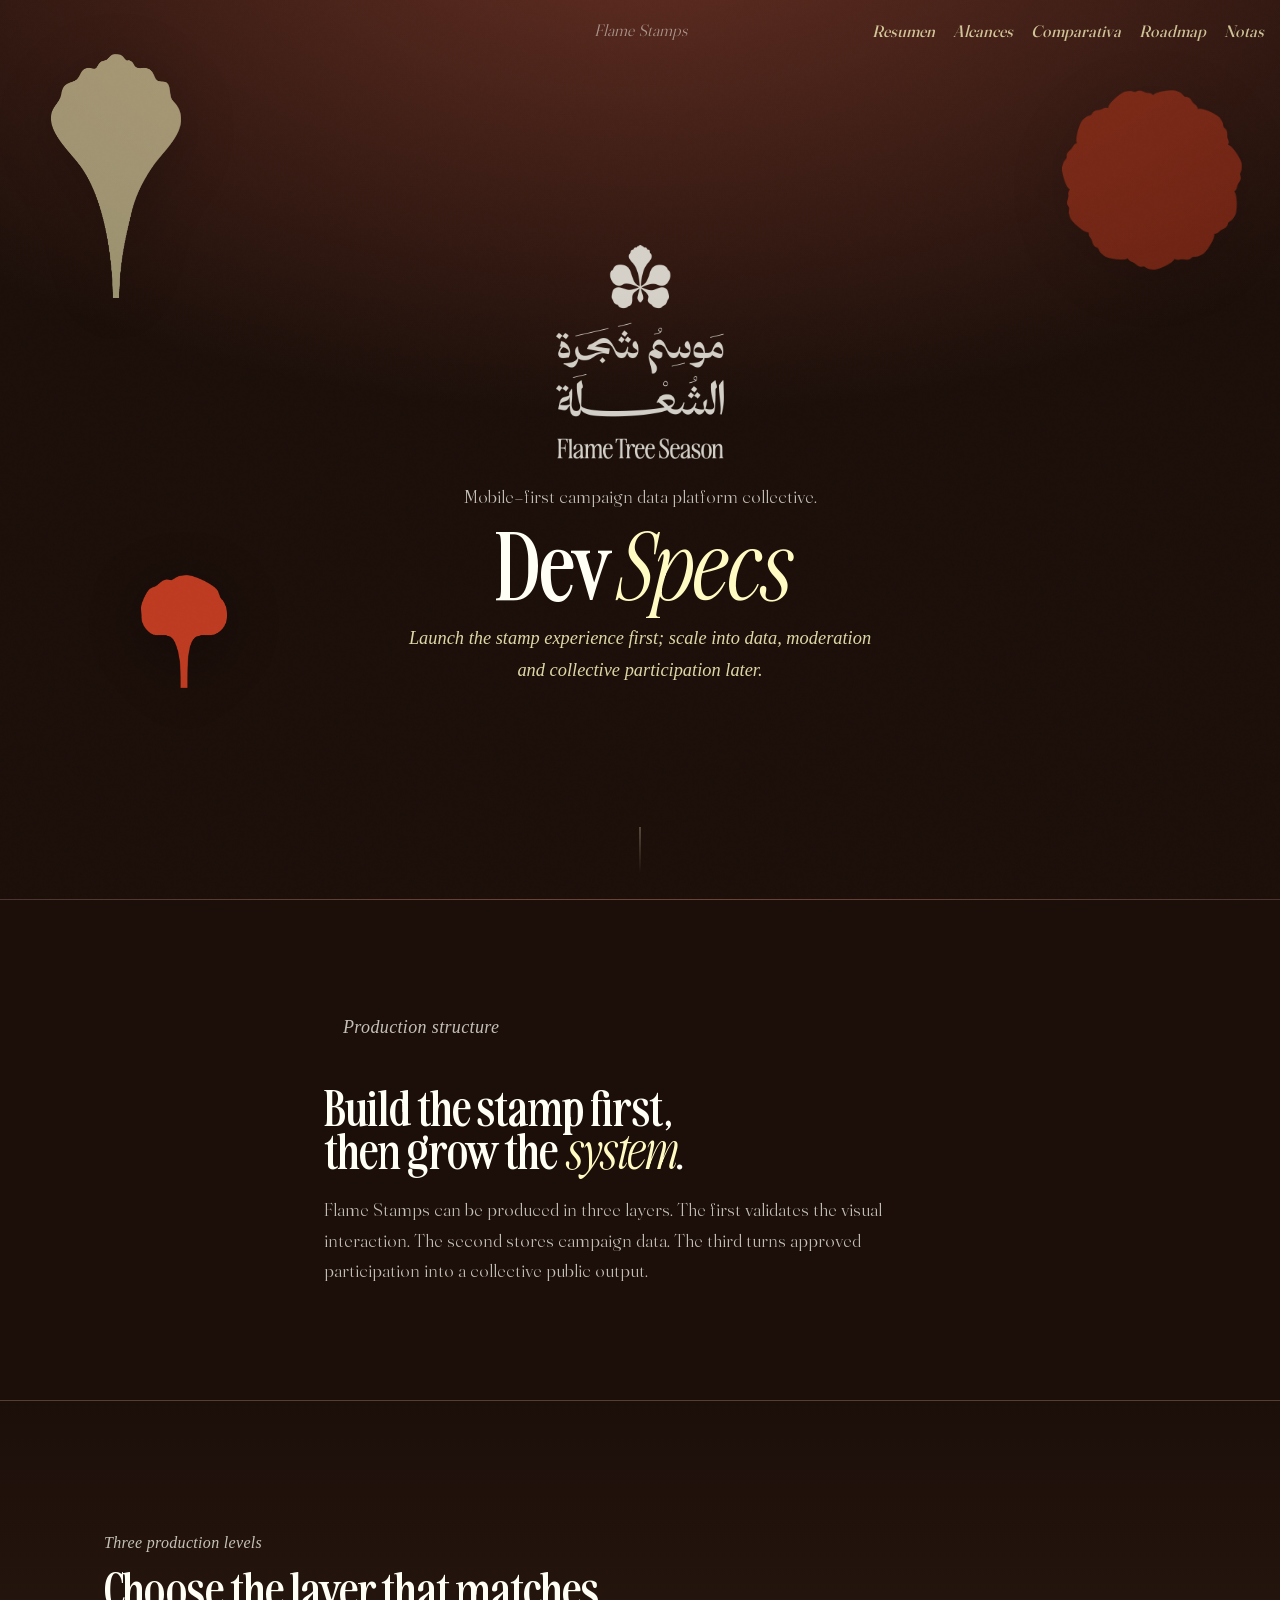
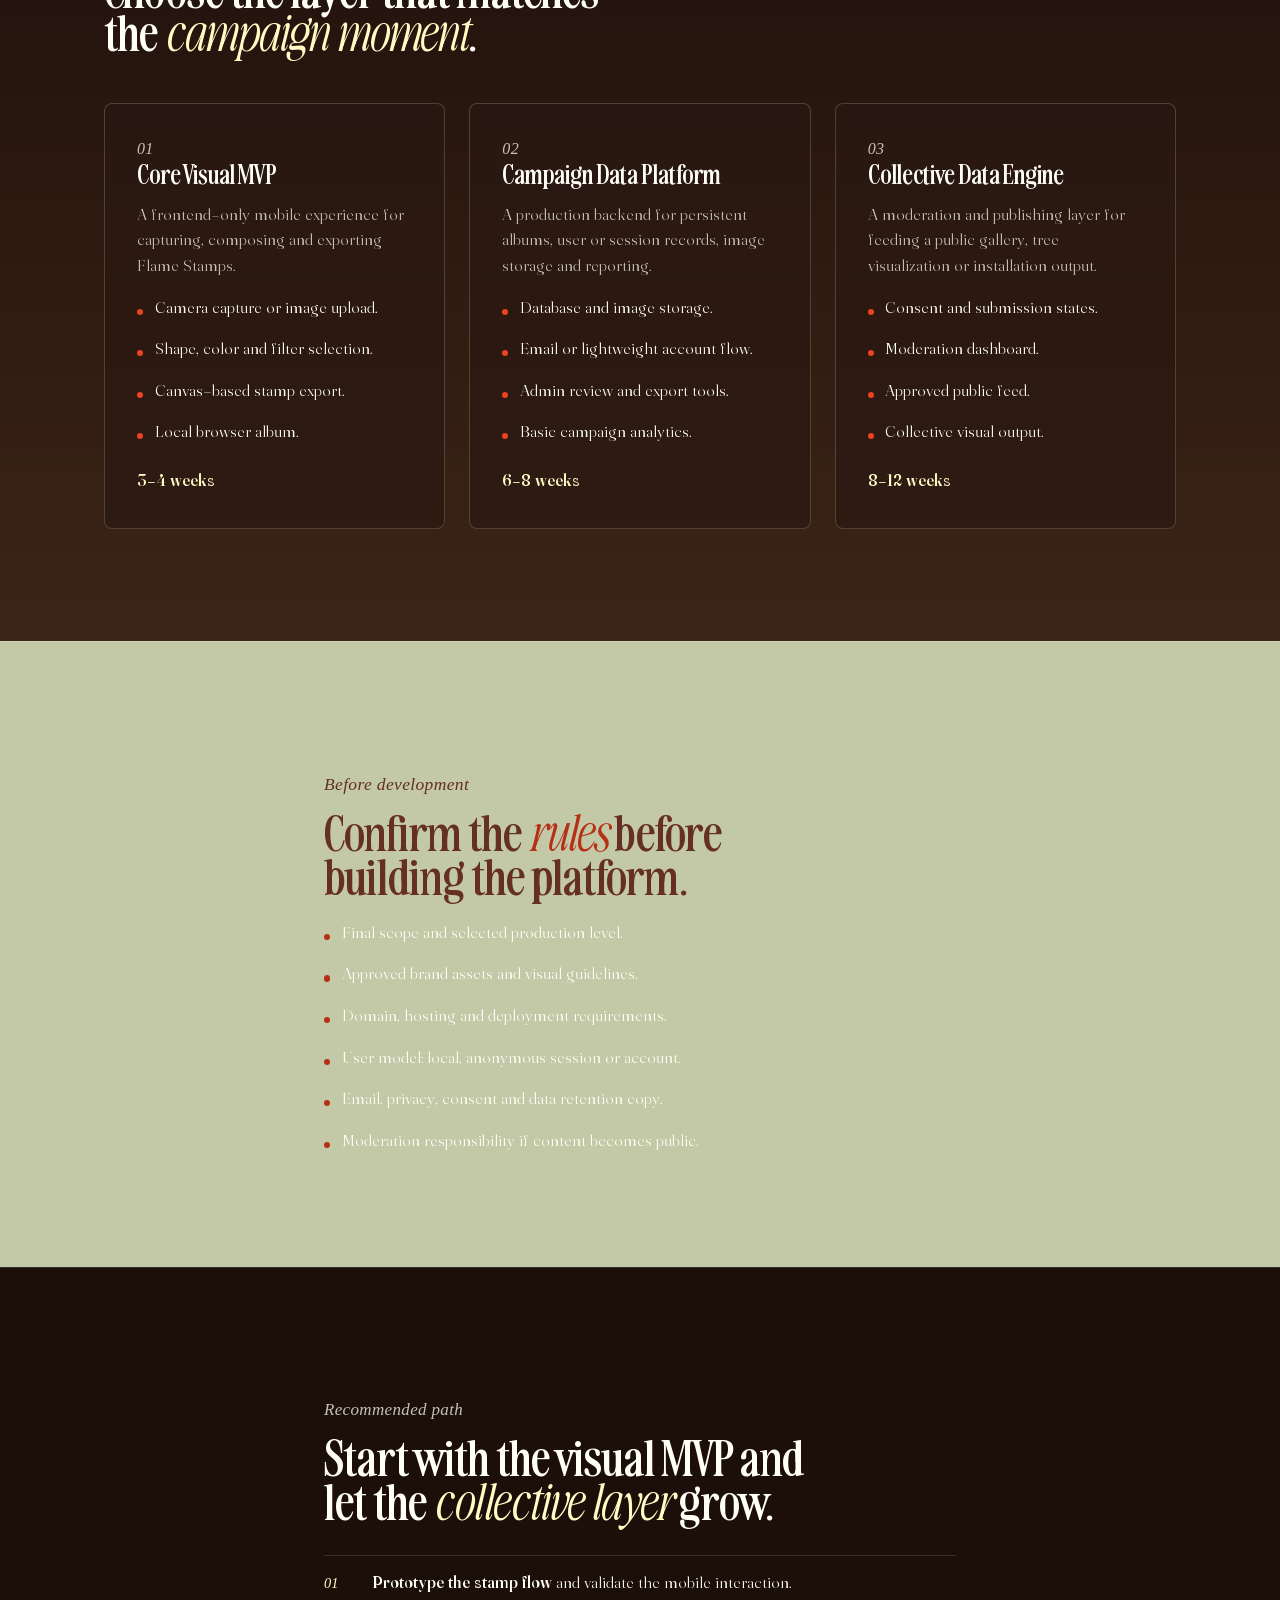
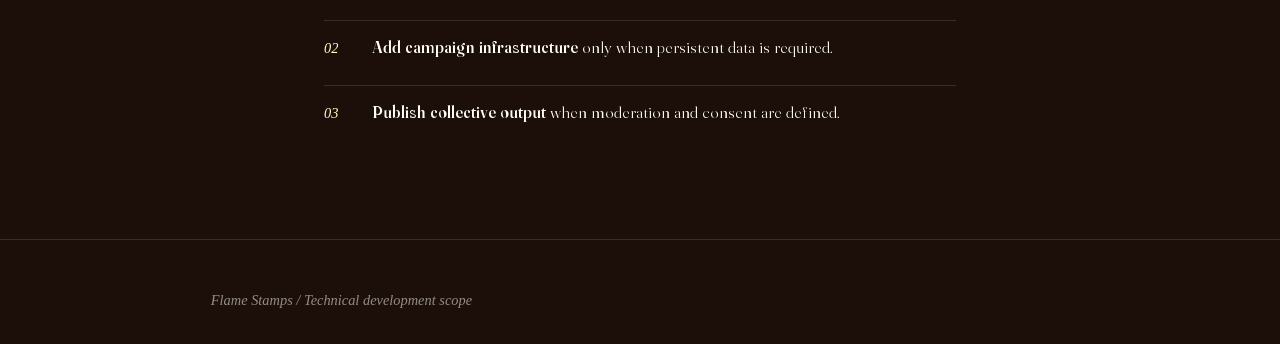
==== commit bc0091b9: "Update content" ====
--- a/index.html
+++ b/index.html
@@ -17,224 +17,147 @@
   <link rel="preconnect" href="https://fonts.googleapis.com">
   <link rel="preconnect" href="https://fonts.gstatic.com" crossorigin>
   <link href="https://fonts.googleapis.com/css2?family=Amiri:ital@0;1&display=swap" rel="stylesheet">
+  <link rel="stylesheet" href="./css/style.css">
   <link rel="stylesheet" href="./css/main.css">
 </head>
 
-<body>
-  <header>
-    <p>Development proposal</p>
-    <h1>Flame Stamps</h1>
-    <p>
-      Technical scope for developing the Flame Stamps experience in three
-      scalable production levels: visual core, campaign data platform and
-      collective data engine.
-    </p>
+<body class="proposal-page">
+  <header class="hero" id="inicio">
+    <nav class="proposal-nav" aria-label="Secciones de propuesta">
+      <a href="#resumen">Resumen</a>
+      <a href="#alcances">Alcances</a>
+      <a href="#comparativa">Comparativa</a>
+      <a href="#roadmap">Roadmap</a>
+      <a href="#notas">Notas</a>
+    </nav>
+
+    <div class="topcredit">
+      <span>Flame Stamps</span>
+    </div>
+
+    <div class="float" data-depth="0.12" style="width:130px; top:6%; left:4%; opacity:.55;">
+      <img src="./img/04_Visual%20Elements/02_Vector/01_Vector_Petal%201/02_Petal%201_Soft%20Yellow/Petal%201_Soft%20Yellow.png" alt="">
+    </div>
+    <div class="float" data-depth="0.62" style="width:86px; top:64%; left:11%; opacity:.9;">
+      <img src="./img/04_Visual%20Elements/02_Vector/02_Vector_Petal%202/01_Petal%202_Flame%20Red/Petal%202_Flame%20Red.png" alt="">
+    </div>
+    <div class="float" data-depth="0.08" style="width:180px; top:10%; right:3%; opacity:.38;">
+      <img src="./img/04_Visual%20Elements/02_Vector/03_Vector_Circle/Circle_Accent.png" alt="">
+    </div>
+
+    <div class="hero-inner">
+      <div class="logo">
+        <img src="./img/01_Logo/02_Logo_Vertical/02_Vertical_Light%20Yellow/Vertical_Light%20Yellow.png" alt="Flame Stamps">
+      </div>
+      <p>Mobile-first campaign data platform collective.</p>
+      <h1 class="tall">Dev<em>Specs</em></h1>
+      <p class="sub proposal-hero-copy">Launch the stamp experience first; scale into data, moderation and collective participation later.</p>
+      </div>
+    <div class="scrolldown" aria-hidden="true"></div>
   </header>
 
   <main>
-    <section>
-      <h2>Production Structure</h2>
-      <p>
-        The project is divided into three deliverables. Each level adds a
-        different technical layer: first the visual experience, then persistent
-        campaign data, and finally collective participation through a managed
-        dashboard and public output.
-      </p>
-    </section>
-
-    <section>
+    <section class="intro">
       <div class="container">
-        <h2>1. Core Visual MVP</h2>
-      <p>
-        A client-side mobile experience focused on creating and exporting Flame
-        Stamps. This version validates the main interaction without requiring
-        backend, user accounts, persistent storage or dashboard.
-      </p>
-
-      <h3>Includes</h3>
-      <ul>
-        <li>Landing or entry screen.</li>
-        <li>Mobile-first interface.</li>
-        <li>Camera capture or image upload.</li>
-        <li>Selection of brand shapes.</li>
-        <li>Selection of color treatment or filter.</li>
-        <li>Canvas-based image processing.</li>
-        <li>Stamp generation.</li>
-        <li>Downloadable image output.</li>
-        <li>Native share support when available.</li>
-        <li>Local album stored in the browser.</li>
-      </ul>
-
-      <h3>Technical Specs</h3>
-      <ul>
-        <li>Frontend-only build.</li>
-        <li>HTML, CSS and JavaScript.</li>
-        <li>Camera API or file upload input.</li>
-        <li>Canvas rendering for filter, shape and export.</li>
-        <li>LocalStorage or IndexedDB for temporary album data.</li>
-        <li>No server-side image persistence.</li>
-        <li>No user registration.</li>
-        <li>No moderation dashboard.</li>
-      </ul>
-
-      <h3>Limitations</h3>
-      <ul>
-        <li>Data can be lost if the user clears browser storage.</li>
-        <li>The campaign team does not receive user data or image records.</li>
-        <li>No public gallery or collective output.</li>
-      </ul>
-
-      <p><strong>Estimated development:</strong> 3–4 weeks.</p>
+        <p class="eyebrow">Production structure</p>
+        <h2>Build the stamp first, then grow the <em>system</em>.</h2>
+        <p>
+          Flame Stamps can be produced in three layers. The first validates the
+          visual interaction. The second stores campaign data. The third turns
+          approved participation into a collective public output.
+        </p>
       </div>
     </section>
 
-    <section>
-      <h2>2. Campaign Data Platform</h2>
-      <p>
-        A production version with backend, database, user/session management,
-        mailing capabilities and persistent image storage. This level turns each
-        stamp into a measurable campaign record.
-      </p>
+    <section class="production">
+      <div class="container">
+        <p class="eyebrow">Three production levels</p>
+        <h2>Choose the layer that matches the <em>campaign moment</em>.</h2>
 
-      <h3>Includes</h3>
-      <ul>
-        <li>Everything in Core Visual MVP.</li>
-        <li>Production domain and hosting.</li>
-        <li>Backend application.</li>
-        <li>Database for users, sessions and stamps.</li>
-        <li>Image upload and persistent storage.</li>
-        <li>User registration or lightweight account flow.</li>
-        <li>Email capture and mailing-ready user records.</li>
-        <li>Password management, if account login is required.</li>
-        <li>Personal album connected to user/session data.</li>
-        <li>Admin dashboard for reviewing records.</li>
-        <li>Basic data export for campaign reporting.</li>
-      </ul>
+        <div class="phase-grid">
+          <article class="phase-card">
+            <p class="eyebrow">01</p>
+            <h3>Core Visual MVP</h3>
+            <p>
+              A frontend-only mobile experience for capturing, composing and
+              exporting Flame Stamps.
+            </p>
+            <ul class="feature-list">
+              <li>Camera capture or image upload.</li>
+              <li>Shape, color and filter selection.</li>
+              <li>Canvas-based stamp export.</li>
+              <li>Local browser album.</li>
+            </ul>
+            <p><strong>3-4 weeks</strong></p>
+          </article>
 
-      <h3>Technical Specs</h3>
-      <ul>
-        <li>Rails backend or equivalent production framework.</li>
-        <li>Relational database for users, stamps and events.</li>
-        <li>Image storage service for originals and generated outputs.</li>
-        <li>SSL-enabled production environment.</li>
-        <li>Authentication or anonymous device-session model.</li>
-        <li>Mailer configuration for transactional or campaign emails.</li>
-        <li>Admin access for data management.</li>
-        <li>Basic analytics events for stamp creation, download and share.</li>
-      </ul>
+          <article class="phase-card">
+            <p class="eyebrow">02</p>
+            <h3>Campaign Data Platform</h3>
+            <p>
+              A production backend for persistent albums, user or session
+              records, image storage and reporting.
+            </p>
+            <ul class="feature-list">
+              <li>Database and image storage.</li>
+              <li>Email or lightweight account flow.</li>
+              <li>Admin review and export tools.</li>
+              <li>Basic campaign analytics.</li>
+            </ul>
+            <p><strong>6-8 weeks</strong></p>
+          </article>
 
-      <h3>Data Stored</h3>
-      <ul>
-        <li>User or session ID.</li>
-        <li>Name and email, if required by the campaign.</li>
-        <li>Generated stamp image.</li>
-        <li>Selected shape, filter and color.</li>
-        <li>Creation date and time.</li>
-        <li>Download and share events.</li>
-        <li>Campaign source, QR or entry point.</li>
-      </ul>
-
-      <h3>Limitations</h3>
-      <ul>
-        <li>No public gallery unless scoped.</li>
-        <li>No public tree or installation output.</li>
-        <li>No advanced moderation unless public publishing is added.</li>
-      </ul>
-
-      <p><strong>Estimated development:</strong> 6–8 weeks.</p>
+          <article class="phase-card">
+            <p class="eyebrow">03</p>
+            <h3>Collective Data Engine</h3>
+            <p>
+              A moderation and publishing layer for feeding a public gallery,
+              tree visualization or installation output.
+            </p>
+            <ul class="feature-list">
+              <li>Consent and submission states.</li>
+              <li>Moderation dashboard.</li>
+              <li>Approved public feed.</li>
+              <li>Collective visual output.</li>
+            </ul>
+            <p><strong>8-12 weeks</strong></p>
+          </article>
+        </div>
+      </div>
     </section>
 
-    <section>
-      <h2>3. Collective Data Engine</h2>
-      <p>
-        A collective participation layer where user-generated stamps can be
-        submitted, filtered, moderated and used as data for a public gallery,
-        tree visualization or installation output.
-      </p>
-
-      <h3>Includes</h3>
-      <ul>
-        <li>Everything in Campaign Data Platform.</li>
-        <li>Submit-to-collective flow.</li>
-        <li>Consent for public use.</li>
-        <li>Submission states: private, pending, approved, rejected.</li>
-        <li>Dashboard for filtering and managing submissions.</li>
-        <li>Moderation actions: approve, reject, hide, delete.</li>
-        <li>Public or internal gallery feed.</li>
-        <li>Approved data feed for visualization.</li>
-        <li>Basic collective tree or visual output.</li>
-      </ul>
-
-      <h3>Dashboard Functions</h3>
-      <ul>
-        <li>View all submitted stamps.</li>
-        <li>Filter by date, user, shape, color, status or source.</li>
-        <li>Approve or reject public submissions.</li>
-        <li>Delete images or user records if required.</li>
-        <li>Export selected data.</li>
-        <li>Manage which images feed the public output.</li>
-      </ul>
-
-      <h3>Technical Specs</h3>
-      <ul>
-        <li>Moderation queue.</li>
-        <li>Public/private publishing states.</li>
-        <li>Approved content API or feed.</li>
-        <li>Gallery or installation frontend.</li>
-        <li>Optional CDN for image-heavy traffic.</li>
-        <li>Optional AI-assisted moderation.</li>
-        <li>Optional WebGL or particle-based visualization.</li>
-      </ul>
-
-      <h3>Limitations</h3>
-      <ul>
-        <li>Hardware is not included by default.</li>
-        <li>Venue setup is not included by default.</li>
-        <li>On-site technical support must be scoped separately.</li>
-        <li>Advanced generative visualization requires additional production time.</li>
-      </ul>
-
-      <p><strong>Estimated development:</strong> 8–12 weeks.</p>
+    <section class="collective">
+      <div class="container">
+        <p class="eyebrow">Before development</p>
+        <h2>Confirm the <em>rules</em> before building the platform.</h2>
+        <ul class="requirement-list">
+          <li>Final scope and selected production level.</li>
+          <li>Approved brand assets and visual guidelines.</li>
+          <li>Domain, hosting and deployment requirements.</li>
+          <li>User model: local, anonymous session or account.</li>
+          <li>Email, privacy, consent and data retention copy.</li>
+          <li>Moderation responsibility if content becomes public.</li>
+        </ul>
+      </div>
     </section>
 
-    <section>
-      <h2>Required Before Development</h2>
-      <ul>
-        <li>Final confirmation of scope.</li>
-        <li>Approved brand assets and visual guidelines.</li>
-        <li>Domain or subdomain decision.</li>
-        <li>Hosting and deployment requirements.</li>
-        <li>Storage requirements for generated images.</li>
-        <li>User model: local, anonymous session or registered account.</li>
-        <li>Email and mailing requirements.</li>
-        <li>Data retention and deletion rules.</li>
-        <li>Consent and privacy copy.</li>
-        <li>Moderation responsibility if content becomes public.</li>
-        <li>Definition of whether the collective output is gallery, tree or installation.</li>
-      </ul>
-    </section>
-
-    <section>
-      <h2>Recommended Path</h2>
-      <ol>
-        <li>
-          <strong>Start with Core Visual MVP</strong> to validate the interaction,
-          visual output and mobile experience.
-        </li>
-        <li>
-          <strong>Move into Campaign Data Platform</strong> if the campaign needs
-          users, email capture, persistent albums, data and reporting.
-        </li>
-        <li>
-          <strong>Extend into Collective Data Engine</strong> if the goal is to
-          create a public gallery, moderated archive or installation.
-        </li>
-      </ol>
+    <section class="cta">
+      <div class="container">
+        <p class="eyebrow">Recommended path</p>
+        <h2>Start with the visual MVP and let the <em>collective layer</em> grow.</h2>
+        <ol class="path-list">
+          <li><strong>Prototype the stamp flow</strong> and validate the mobile interaction.</li>
+          <li><strong>Add campaign infrastructure</strong> only when persistent data is required.</li>
+          <li><strong>Publish collective output</strong> when moderation and consent are defined.</li>
+        </ol>
+      </div>
     </section>
   </main>
 
   <footer>
-    <p>Flame Stamps · Technical development scope</p>
+    <div class="container">
+      <p>Flame Stamps / Technical development scope</p>
+    </div>
   </footer>
 </body>
 
--- a/css/style.css
+++ b/css/style.css
@@ -0,0 +1,1141 @@
+/* Extracted from root index.html. Keep this file aligned with the live Flame Stamps visual language. */
+@font-face {
+    font-family: 'Awesome Serif';
+    src: url([data-uri]) format('truetype');
+    font-weight: 1 700;
+    font-style: normal;
+    font-display: swap;
+}
+
+@font-face {
+    font-family: 'Awesome Serif';
+    src: url([data-uri]) format('truetype');
+    font-weight: 300 700;
+    font-style: italic;
+    font-display: swap;
+}
+
+@font-face {
+    font-family: "Doran";
+    src: url("doran-vf.woff2") format("woff2");
+    font-weight: 300 700;
+    font-style: normal;
+    font-display: swap;
+}
+
+:root {
+    --night: #1c0f0a;
+    --burgundy: #652F23;
+    --brown: #563621;
+    --flame-red: #B53015;
+    --flame-orange: #EC4321;
+    --soft-yellow: #FFFBC3;
+    --cream: #FFFFF6;
+    --sage: #C3C8A7;
+    --olive: #6E795D;
+    --ink: #2A1812;
+}
+
+* {
+    margin: 0;
+    padding: 0;
+    box-sizing: border-box;
+}
+
+html {
+    scroll-behavior: smooth;
+}
+
+body {
+    background: var(--night);
+    color: var(--cream);
+    font-family: "Dorange", Georgia, serif;
+    font-variation-settings: 'wght' 120, 'hght' 1000;
+    line-height: 1.75;
+    overflow-x: hidden;
+}
+
+::selection {
+    background: var(--flame-orange);
+    color: var(--cream);
+}
+
+.tall {
+    font-variation-settings: 'wght' 540, 'hght' 1000;
+}
+
+.tall-light {
+    font-variation-settings: 'wght' 320, 'hght' 1000;
+}
+
+.amiri {
+    font-family: 'Amiri', serif;
+    font-style: italic;
+}
+
+/* grain */
+body::after {
+    content: "";
+    position: fixed;
+    inset: 0;
+    pointer-events: none;
+    z-index: 60;
+    opacity: .045;
+    mix-blend-mode: overlay;
+    background-image: url("data:image/svg+xml,%3Csvg xmlns='http://www.w3.org/2000/svg' width='160' height='160'%3E%3Cfilter id='n'%3E%3CfeTurbulence type='fractalNoise' baseFrequency='0.9' numOctaves='2'/%3E%3C/filter%3E%3Crect width='160' height='160' filter='url(%23n)' opacity='0.5'/%3E%3C/svg%3E");
+}
+
+.wrap {
+    max-width: 920px;
+    margin: 0 auto;
+    padding: 0 28px;
+}
+
+.eyebrow {
+    color: var(--soft-yellow);
+    font-size: 15px;
+    letter-spacing: .02em;
+    margin-bottom: 14px;
+    opacity: .92;
+}
+
+.eyebrow.dark {
+    color: var(--flame-red);
+}
+
+/* scroll reveal */
+.rv {
+    opacity: 0;
+    transform: translateY(22px);
+    transition: opacity .9s cubic-bezier(.2, .7, .2, 1), transform .9s cubic-bezier(.2, .7, .2, 1);
+}
+
+.rv.in {
+    opacity: 1;
+    transform: translateY(0);
+}
+
+@media (prefers-reduced-motion:reduce) {
+    .rv {
+        transition: none;
+        opacity: 1;
+        transform: none;
+    }
+}
+
+/* ============ HERO ============ */
+.hero {
+    position: relative;
+    min-height: 100vh;
+    min-height: 100svh;
+    background: radial-gradient(120% 90% at 50% -10%, var(--burgundy) 0%, var(--night) 62%);
+    display: flex;
+    align-items: center;
+    justify-content: center;
+    text-align: center;
+    overflow: hidden;
+    padding: 90px 28px 60px;
+}
+
+.hero .float {
+    position: absolute;
+    pointer-events: none;
+    will-change: transform;
+    filter: drop-shadow(0 10px 30px rgba(0, 0, 0, .4));
+}
+
+.hero .float img {
+    display: block;
+    width: 100%;
+    height: auto;
+}
+
+.hero-inner {
+    position: relative;
+    z-index: 2;
+    max-width: 480px;
+    display: flex;
+    flex-direction: column;
+    gap: 0em;
+}
+
+.hero .logo {
+    width: 35%;
+    margin: 2rem auto .5rem auto;
+    opacity: .8;
+    max-width: 280px;
+}
+
+.hero .logo svg {
+    width: 100%;
+    display: block;
+}
+
+.hero .logo img {
+    width: 100%;
+    display: block;
+    height: auto;
+}
+
+.hero h1 {
+    font-size: clamp(44px, 8vw, 76px);
+    color: var(--cream);
+    margin-bottom: 18px;
+}
+
+.hero h1 em {
+    font-style: italic;
+    color: var(--soft-yellow);
+    font-variation-settings: 'wght' 380, 'hght' 1000;
+}
+
+.hero p.sub {
+    font-size: 18px;
+    color: var(--soft-yellow);
+    opacity: .85;
+    font-style: italic;
+    max-width: 440px;
+    margin: 0 auto;
+}
+
+.scrolldown {
+    position: absolute;
+    bottom: 26px;
+    left: 50%;
+    transform: translateX(-50%);
+    width: 1px;
+    height: 46px;
+    background: linear-gradient(var(--soft-yellow), transparent);
+    opacity: .5;
+}
+
+.topcredit {
+    position: absolute;
+    top: max(20px, env(safe-area-inset-top));
+    left: 50%;
+    transform: translateX(-50%);
+    text-align: center;
+    z-index: 3;
+    font-style: italic;
+    opacity: .5;
+    line-height: 1.55;
+}
+
+.topcredit span {
+    display: block;
+    font-size: max(14px, 1rem);
+    color: var(--cream);
+}
+
+/* ============ INTRO ============ */
+.intro {
+    position: relative;
+    padding: 130px 0 110px;
+    background: var(--night);
+}
+
+.intro .wrap {
+    max-width: 680px;
+}
+
+.intro h2 {
+    font-size: clamp(28px, 4vw, 38px);
+    color: var(--cream);
+    margin: 1em auto;
+    display: inline-block;
+    text-wrap-style: balance;
+}
+
+.intro p {
+    font-size: 18px;
+    color: var(--cream);
+    opacity: .86;
+    margin-bottom: 22px;
+    max-width: ;
+    margin: 0 auto;
+}
+
+.intro p:last-child {
+    margin-bottom: 0;
+}
+
+.intro .wm {
+    position: absolute;
+    right: -60px;
+    top: 60px;
+    width: 340px;
+    opacity: .06;
+    pointer-events: none;
+}
+
+/* ============ SCREENS ============ */
+.screens {
+    padding: 120px 0 130px;
+    background: linear-gradient(180deg, var(--night), var(--brown) 130%, var(--night));
+    position: relative;
+}
+
+.screens .wrap {
+    max-width: 1180px;
+}
+
+.screens .head {
+    text-align: center;
+    margin-bottom: 64px;
+}
+
+.screens h2 {
+    font-size: clamp(28px, 4vw, 38px);
+    color: var(--cream);
+}
+
+.srow {
+    display: flex;
+    flex-wrap: wrap;
+    justify-content: center;
+    gap: 46px;
+    align-items: flex-start;
+}
+
+.scard {
+    width: 236px;
+    text-align: center;
+}
+
+.scard .label {
+    margin-top: 18px;
+    color: var(--soft-yellow);
+    font-style: italic;
+    font-size: 15px;
+}
+
+.scard .label b {
+    display: block;
+    color: var(--cream);
+    font-style: normal;
+    font-size: 17px;
+    margin-bottom: 2px;
+    font-variation-settings: 'wght' 480, 'hght' 700;
+}
+
+.phone {
+    width: 236px;
+    height: 486px;
+    border-radius: 34px;
+    border: 2px solid rgba(255, 255, 246, .14);
+    background: var(--ink);
+    position: relative;
+    overflow: hidden;
+    box-shadow: 0 30px 60px -20px rgba(0, 0, 0, .6);
+}
+
+.phone .notch {
+    position: absolute;
+    top: 10px;
+    left: 50%;
+    transform: translateX(-50%);
+    width: 60px;
+    height: 6px;
+    border-radius: 4px;
+    background: rgba(0, 0, 0, .4);
+    z-index: 5;
+}
+
+.phone .scr {
+    position: absolute;
+    inset: 0;
+    display: flex;
+    flex-direction: column;
+}
+
+/* screen A: splash */
+.scr-splash {
+    background: var(--burgundy);
+    align-items: center;
+    justify-content: center;
+    padding: 30px 20px;
+    text-align: center;
+    gap: 10px;
+}
+
+.scr-splash .logo {
+    width: 78px;
+}
+
+.scr-splash .logo svg {
+    width: 100%;
+}
+
+.scr-splash .logo img {
+    width: 100%;
+    display: block;
+    height: auto;
+}
+
+.scr-splash .eb {
+    color: var(--soft-yellow);
+    font-size: 13px;
+    margin-top: 14px;
+}
+
+.scr-splash .tg {
+    color: var(--cream);
+    font-size: 12.5px;
+    font-style: italic;
+    opacity: .8;
+    max-width: 160px;
+    margin-top: 8px;
+}
+
+/* screen B: frame/viewfinder */
+.scr-frame {
+    background: linear-gradient(160deg, var(--brown), var(--ink) 70%);
+    justify-content: space-between;
+    padding: 18px 16px 16px;
+}
+
+.scr-frame .vf {
+    flex: 1;
+    position: relative;
+    display: flex;
+    align-items: center;
+    justify-content: center;
+    margin-top: 10px;
+}
+
+.scr-frame .vf .scene {
+    position: absolute;
+    inset: 8px;
+    border-radius: 14px;
+    background: linear-gradient(140deg, var(--flame-orange), var(--burgundy) 60%, var(--ink));
+    opacity: .55;
+}
+
+.scr-frame .vf .mask-shape {
+    position: relative;
+    width: 108px;
+    z-index: 2;
+    filter: drop-shadow(0 0 0 var(--cream));
+}
+
+.scr-frame .vf .mask-shape svg {
+    width: 100%;
+    display: block;
+}
+
+.scr-frame .vf .mask-shape img {
+    width: 100%;
+    display: block;
+    height: auto;
+}
+
+.scr-frame .pill {
+    align-self: center;
+    background: rgba(255, 251, 195, .14);
+    border: 1px solid rgba(255, 251, 195, .4);
+    color: var(--soft-yellow);
+    font-size: 11.5px;
+    font-style: italic;
+    border-radius: 30px;
+    padding: 5px 14px;
+    margin-top: 12px;
+}
+
+.scr-frame .ctrlrow {
+    display: flex;
+    align-items: center;
+    justify-content: center;
+    gap: 16px;
+    margin-top: 12px;
+}
+
+.scr-frame .dots {
+    display: flex;
+    gap: 6px;
+}
+
+.scr-frame .dot {
+    width: 6px;
+    height: 6px;
+    border-radius: 50%;
+    background: rgba(255, 251, 195, .3);
+}
+
+.scr-frame .dot.on {
+    background: var(--soft-yellow);
+    transform: scale(1.3);
+}
+
+.scr-frame .shutter {
+    width: 46px;
+    height: 46px;
+    border-radius: 50%;
+    border: 3px solid var(--cream);
+    background: var(--flame-orange);
+}
+
+/* screen C: stamp */
+.scr-stamp {
+    background: var(--cream);
+    align-items: center;
+    justify-content: center;
+    padding: 26px 22px;
+    gap: 10px;
+}
+
+.scr-stamp .clip {
+    width: 118px;
+    height: 140px;
+}
+
+.scr-stamp .clip img {
+    width: 100%;
+    height: 100%;
+    object-fit: cover;
+}
+
+.scr-stamp .cap {
+    color: var(--flame-red);
+    font-style: italic;
+    font-size: 13px;
+    text-align: center;
+    margin-top: 6px;
+}
+
+.scr-stamp .meta {
+    color: var(--ink);
+    opacity: .55;
+    font-size: 10.5px;
+    text-align: center;
+    letter-spacing: .02em;
+    margin-top: 8px;
+}
+
+/* screen D: album */
+.scr-album {
+    background: var(--ink);
+    padding: 20px 16px;
+}
+
+.scr-album .ah {
+    display: flex;
+    align-items: center;
+    justify-content: center;
+    gap: 8px;
+    margin-bottom: 16px;
+}
+
+.scr-album .ah svg {
+    height: 13px;
+}
+
+.scr-album .ah img {
+    height: 13px;
+    width: auto;
+}
+
+.scr-album .ah span {
+    color: var(--soft-yellow);
+    font-size: 12px;
+    font-style: italic;
+}
+
+.agrid {
+    display: grid;
+    grid-template-columns: 1fr 1fr;
+    gap: 9px;
+}
+
+.atile {
+    background: var(--brown);
+    border-radius: 10px;
+    aspect-ratio: .82;
+    display: flex;
+    align-items: center;
+    justify-content: center;
+    overflow: hidden;
+    position: relative;
+}
+
+.atile img {
+    width: 78%;
+    height: 78%;
+    object-fit: contain;
+}
+
+/* screen E: share template */
+.scr-share {
+    background: var(--soft-yellow);
+    align-items: center;
+    padding: 24px 18px;
+    gap: 8px;
+    text-align: center;
+}
+
+.scr-share .logo {
+    width: 46px;
+    margin-bottom: 8px;
+}
+
+.scr-share .logo svg {
+    width: 100%;
+}
+
+.scr-share .logo img {
+    width: 100%;
+    display: block;
+    height: auto;
+}
+
+.scr-share .clip {
+    width: 128px;
+    height: 150px;
+    border-radius: 6px;
+    overflow: hidden;
+}
+
+.scr-share .clip img {
+    width: 100%;
+    height: 100%;
+    object-fit: cover;
+}
+
+.scr-share .meta {
+    color: var(--burgundy);
+    font-size: 10px;
+    opacity: .75;
+    margin-top: 10px;
+    letter-spacing: .02em;
+}
+
+.scr-share .dlogo {
+    width: 60px;
+    margin-top: auto;
+    opacity: .85;
+}
+
+.scr-share .dlogo svg {
+    width: 100%;
+}
+
+/* ============ CTA ============ */
+.cta {
+    padding: 130px 0 130px;
+    background: var(--night);
+    text-align: center;
+    position: relative;
+}
+
+.cta .wrap {
+    max-width: 560px;
+}
+
+.cta h2 {
+    font-size: clamp(28px, 4vw, 38px);
+    color: var(--cream);
+    margin-bottom: 18px;
+}
+
+.cta p {
+    font-size: 17px;
+    color: var(--cream);
+    opacity: .85;
+    margin-bottom: 8px;
+}
+
+.cta .note {
+    font-size: 14px;
+    color: var(--soft-yellow);
+    opacity: .85;
+    font-style: italic;
+    margin-top: 6px;
+    margin-bottom: 34px;
+}
+
+.btn {
+    display: inline-block;
+    background: var(--flame-orange);
+    color: var(--cream);
+    text-decoration: none;
+    font-family: 'Awesome Serif', serif;
+    font-variation-settings: 'wght' 480, 'hght' 700;
+    font-size: 18px;
+    padding: 16px 36px;
+    border-radius: 40px;
+    box-shadow: 0 18px 40px -14px rgba(236, 67, 33, .55);
+    transition: transform .3s ease, box-shadow .3s ease;
+}
+
+.btn:hover {
+    transform: translateY(-2px);
+    box-shadow: 0 22px 46px -14px rgba(236, 67, 33, .7);
+}
+
+.cta .url {
+    display: block;
+    margin-top: 18px;
+    color: var(--cream);
+    opacity: .4;
+    font-size: 13px;
+    font-style: italic;
+}
+
+/* ============ COLLECTIVE ============ */
+.collective {
+    padding: 130px 0 120px;
+    background: var(--sage);
+    position: relative;
+    overflow: hidden;
+}
+
+.collective .wrap {
+    max-width: 680px;
+    position: relative;
+    z-index: 2;
+}
+
+.collective .eyebrow {
+    color: var(--flame-red);
+    opacity: 1;
+}
+
+.collective h2 {
+    font-size: clamp(28px, 4vw, 38px);
+    color: var(--burgundy);
+    margin-bottom: 28px;
+    max-width: 560px;
+}
+
+.collective p {
+    font-size: 17.5px;
+    color: var(--ink);
+    opacity: .88;
+    margin-bottom: 20px;
+    max-width: 560px;
+}
+
+.tree-viz {
+    position: relative;
+    width: 100%;
+    max-width: 520px;
+    height: 300px;
+    margin: 50px auto 14px;
+}
+
+.tree-viz .trunk {
+    position: absolute;
+    inset: 0;
+    opacity: .3;
+}
+
+.tree-viz .trunk svg {
+    width: 100%;
+    height: 100%;
+}
+
+.tree-viz .bloom {
+    position: absolute;
+    width: 13px;
+    height: 13px;
+}
+
+.tree-viz .bloom svg {
+    width: 100%;
+    height: 100%;
+}
+
+.tree-viz .bloom.faded {
+    opacity: .28;
+    filter: grayscale(1);
+}
+
+.collective .capnote {
+    text-align: center;
+    font-size: 13px;
+    color: var(--burgundy);
+    opacity: .65;
+    font-style: italic;
+    margin-top: 6px;
+}
+
+/* ============ FOOTER ============ */
+footer {
+    background: var(--night);
+    padding: 50px 0;
+    border-top: 1px solid rgba(255, 255, 246, .08);
+}
+
+footer .wrap {
+    display: flex;
+    justify-content: space-between;
+    align-items: center;
+    flex-wrap: wrap;
+    gap: 14px;
+    max-width: 920px;
+}
+
+footer .flogo {
+    height: 16px;
+    opacity: .85;
+}
+
+footer .flogo svg {
+    height: 100%;
+}
+
+footer .flogo img {
+    height: auto;
+    width: 20vw;
+    display: block;
+    max-width: 180px;
+    margin: 2em 0;
+}
+
+footer span {
+    font-size: 13px;
+    color: var(--cream);
+    opacity: .5;
+    font-style: italic;
+}
+
+@media (max-width: 720px) {
+    .hero .float {
+        max-width: 34vw;
+    }
+
+    .intro .wm {
+        display: none;
+    }
+
+    .scard {
+        width: 78vw;
+        max-width: 260px;
+    }
+
+    .phone {
+        width: 100%;
+        height: auto;
+        aspect-ratio: 236/486;
+    }
+}
+
+/* ============ PROPOSAL PAGE ============ */
+:where(.proposal-page) h1 {
+    font-size: clamp(46px, 8vw, 82px);
+    color: var(--cream);
+    line-height: 1.05;
+    margin-bottom: 18px;
+}
+
+:where(.proposal-page) h1 em {
+    color: var(--soft-yellow);
+    font-style: italic;
+    font-variation-settings: 'wght' 380, 'hght' 1000;
+}
+
+:where(.proposal-page) h2 {
+    font-size: clamp(28px, 4vw, 38px);
+    color: var(--cream);
+    margin-bottom: 28px;
+    max-width: 620px;
+}
+
+:where(.proposal-page) h3 {
+    font-size: 22px;
+    color: var(--cream);
+    margin-bottom: 12px;
+    font-variation-settings: 'wght' 480, 'hght' 700;
+}
+
+:where(.proposal-page) p {
+    font-size: 18px;
+    color: var(--cream);
+    opacity: .86;
+    max-width: 640px;
+    margin-bottom: 20px;
+}
+
+:where(.proposal-page) ul, :where(.proposal-page) ol {
+    list-style: none;
+}
+
+:where(.proposal-page) li {
+    color: var(--cream);
+    opacity: .82;
+    font-size: 16px;
+    line-height: 1.55;
+}
+
+:where(.proposal-page) a {
+    color: inherit;
+}
+
+.proposal-nav {
+    position: absolute;
+    right: 1em;
+    top: max(20px, env(safe-area-inset-top));
+    z-index: 4;
+    display: flex;
+    gap: 18px;
+    font-size: max(14px, 1rem);
+    font-style: italic;
+    color: var(--soft-yellow);
+    opacity: .75;
+}
+
+.proposal-nav a {
+    text-decoration: none;
+}
+
+.proposal-nav a:hover {
+    color: var(--cream);
+}
+
+.proposal-kicker {
+    color: var(--soft-yellow);
+    font-family: 'Amiri', serif;
+    font-style: italic;
+    font-size: 18px;
+    opacity: .9;
+}
+
+.proposal-hero-copy {
+    font-size: 19px;
+    color: var(--soft-yellow);
+    opacity: .85;
+    font-style: italic;
+    max-width: 520px;
+    margin: 0 auto;
+}
+
+.proposal-grid {
+    display: grid;
+    grid-template-columns: repeat(3, minmax(0, 1fr));
+    gap: 24px;
+}
+
+.proposal-card {
+    min-height: 100%;
+    padding: 26px 22px;
+    border: 1px solid rgba(255, 251, 195, .22);
+    border-radius: 14px;
+    background: rgba(42, 24, 18, .68);
+    box-shadow: 0 30px 60px -34px rgba(0, 0, 0, .7);
+}
+
+.proposal-card .eyebrow {
+    margin-bottom: 10px;
+}
+
+.proposal-card p {
+    font-size: 16px;
+    line-height: 1.6;
+    margin-bottom: 18px;
+}
+
+.proposal-card dl {
+    display: grid;
+    grid-template-columns: 1fr;
+    gap: 6px;
+    margin-top: 18px;
+    padding-top: 18px;
+    border-top: 1px solid rgba(255, 251, 195, .16);
+}
+
+.proposal-card dt {
+    color: var(--soft-yellow);
+    font-size: 12px;
+    font-style: italic;
+    opacity: .9;
+}
+
+.proposal-card dd {
+    color: var(--cream);
+    font-size: 18px;
+    font-variation-settings: 'wght' 480, 'hght' 700;
+}
+
+.proposal-list {
+    display: grid;
+    gap: 9px;
+    margin-top: 18px;
+}
+
+.proposal-list li {
+    position: relative;
+    padding-left: 16px;
+}
+
+.proposal-list li::before {
+    content: "";
+    position: absolute;
+    left: 0;
+    top: .68em;
+    width: 6px;
+    height: 6px;
+    border-radius: 50%;
+    background: var(--flame-orange);
+}
+
+.comparison .wrap {
+    max-width: 1180px;
+}
+
+.comparison-grid {
+    display: grid;
+    grid-template-columns: repeat(3, minmax(0, 1fr));
+    gap: 24px;
+    margin-top: 42px;
+}
+
+.comparison-grid article {
+    padding: 28px 24px;
+    border: 1px solid rgba(255, 251, 195, .2);
+    border-radius: 14px;
+    background: rgba(42, 24, 18, .62);
+}
+
+.comparison-grid h3 {
+    color: var(--cream);
+    margin-bottom: 12px;
+}
+
+.comparison-grid p {
+    font-size: 16px;
+    line-height: 1.6;
+    margin-bottom: 22px;
+}
+
+.comparison-grid dl {
+    display: grid;
+    gap: 8px;
+}
+
+.comparison-grid dt {
+    color: var(--soft-yellow);
+    font-size: 13px;
+    font-style: italic;
+    margin-top: 10px;
+}
+
+.comparison-grid dd {
+    color: var(--cream);
+    opacity: .82;
+    font-size: 15.5px;
+    line-height: 1.58;
+}
+
+.add-ons {
+    margin-top: 36px;
+    padding: 28px 24px;
+    border-radius: 14px;
+    background: rgba(101, 47, 35, .46);
+    border: 1px solid rgba(255, 251, 195, .16);
+}
+
+.add-ons h3 {
+    color: var(--soft-yellow);
+    margin-bottom: 18px;
+}
+
+.add-ons ul {
+    display: grid;
+    grid-template-columns: 1fr 1fr;
+    gap: 12px 28px;
+}
+
+.add-ons li {
+    position: relative;
+    padding-left: 18px;
+    font-size: 15.5px;
+}
+
+.add-ons li::before {
+    content: "";
+    position: absolute;
+    left: 0;
+    top: .65em;
+    width: 6px;
+    height: 6px;
+    border-radius: 50%;
+    background: var(--soft-yellow);
+}
+
+.add-ons strong {
+    color: var(--cream);
+    font-variation-settings: 'wght' 480, 'hght' 700;
+}
+
+.roadmap {
+    counter-reset: phase;
+    display: grid;
+    gap: 18px;
+    max-width: 760px;
+    margin-top: 36px;
+}
+
+.roadmap li {
+    counter-increment: phase;
+    display: grid;
+    grid-template-columns: 56px 1fr;
+    gap: 18px;
+    align-items: start;
+    opacity: 1;
+}
+
+.roadmap li::before {
+    content: counter(phase, decimal-leading-zero);
+    display: grid;
+    place-items: center;
+    width: 44px;
+    height: 44px;
+    border-radius: 50%;
+    background: var(--burgundy);
+    color: var(--soft-yellow);
+    font-size: 13px;
+}
+
+.roadmap strong {
+    display: block;
+    color: var(--burgundy);
+    font-size: 20px;
+    font-variation-settings: 'wght' 480, 'hght' 700;
+}
+
+.roadmap span {
+    display: block;
+    color: var(--ink);
+    opacity: .84;
+    font-size: 16px;
+    line-height: 1.55;
+}
+
+.notes {
+    display: grid;
+    grid-template-columns: 1fr 1fr;
+    gap: 26px;
+    margin-top: 34px;
+}
+
+.notes article {
+    padding: 24px 22px;
+    border-radius: 14px;
+    background: rgba(255, 251, 195, .08);
+    border: 1px solid rgba(255, 251, 195, .16);
+}
+
+.notes p {
+    font-size: 16px;
+    line-height: 1.6;
+    margin-bottom: 0;
+}
+
+@media (max-width: 900px) {
+    .proposal-grid, .comparison-grid, .add-ons ul, .notes {
+        grid-template-columns: 1fr;
+    }
+
+    .proposal-nav {
+        display: none;
+    }
+}
--- a/css/main.css
+++ b/css/main.css
@@ -1,390 +1,512 @@
 /* Extracted from root index.html. Keep this file aligned with the live Flame Stamps visual language. */
 @font-face {
-  font-family: 'Awesome Serif';
-  src: url([data-uri]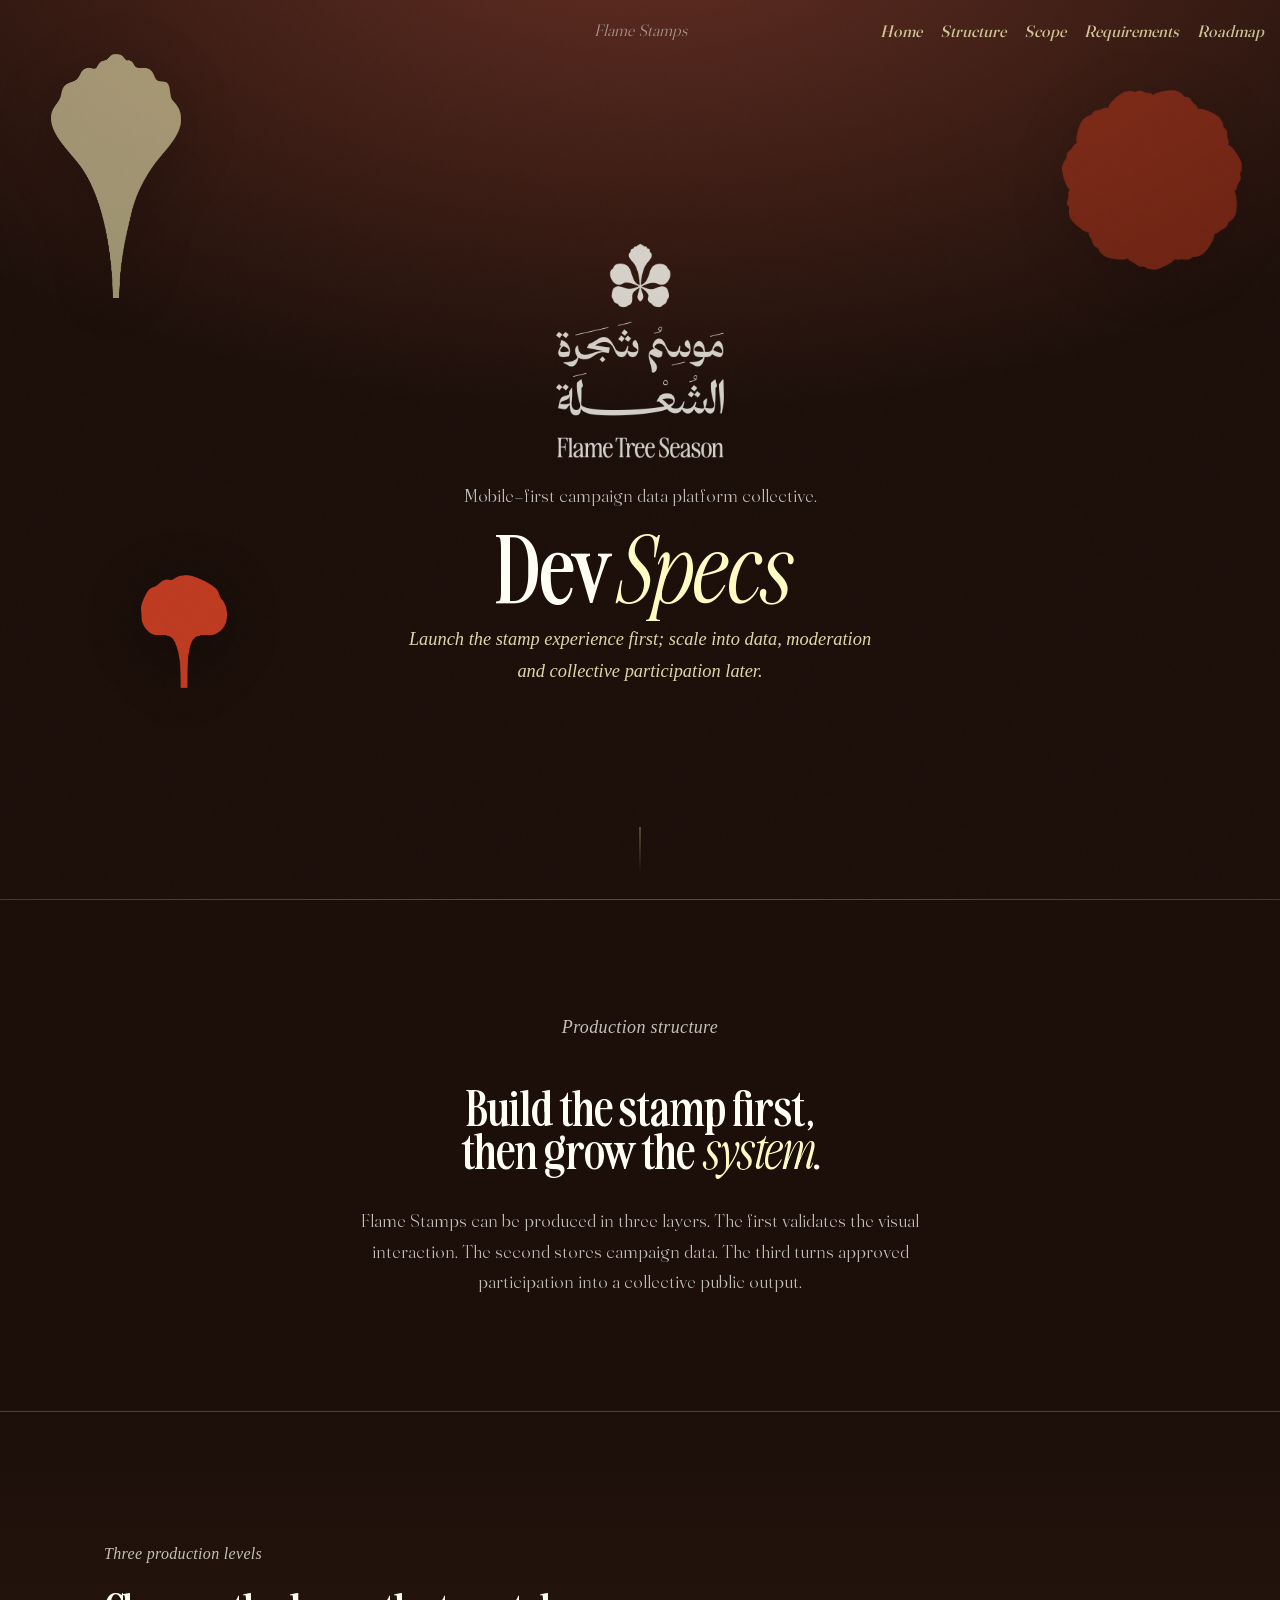
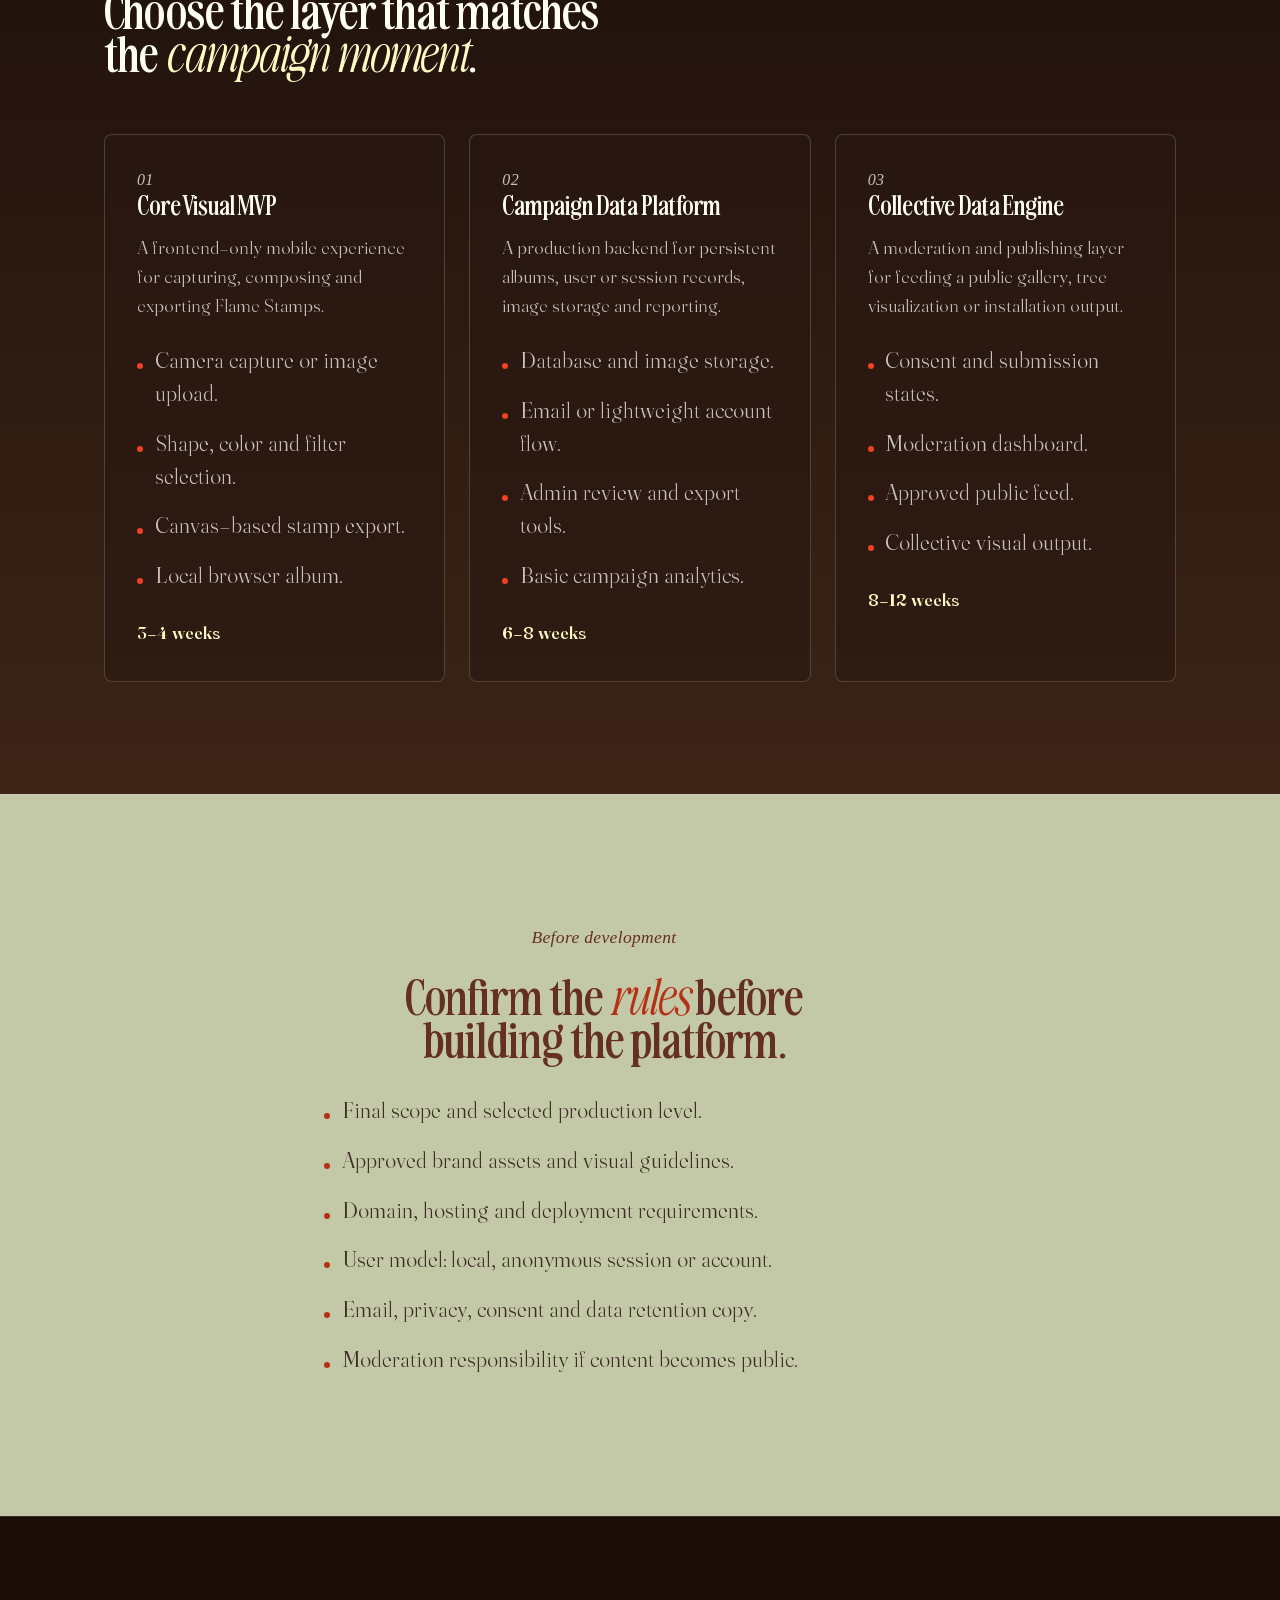
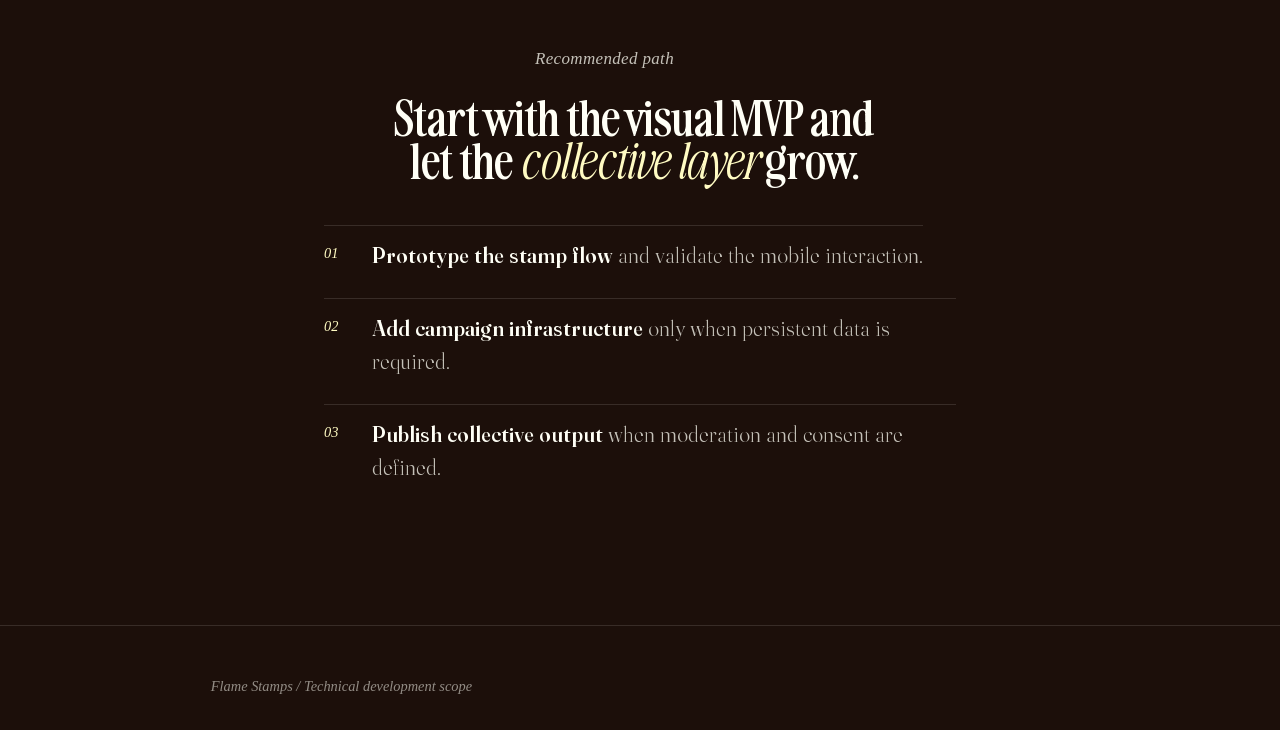
==== commit c056b79f: "Update Styling" ====
--- a/index.html
+++ b/index.html
@@ -22,13 +22,13 @@
 </head>
 
 <body class="proposal-page">
-  <header class="hero" id="inicio">
-    <nav class="proposal-nav" aria-label="Secciones de propuesta">
-      <a href="#resumen">Resumen</a>
-      <a href="#alcances">Alcances</a>
-      <a href="#comparativa">Comparativa</a>
+  <header class="hero" id="home">
+    <nav class="proposal-nav" id="proposal-nav" aria-label="Proposal sections">
+      <a href="#home">Home</a>
+      <a href="#structure">Structure</a>
+      <a href="#scope">Scope</a>
+      <a href="#requirements">Requirements</a>
       <a href="#roadmap">Roadmap</a>
-      <a href="#notas">Notas</a>
     </nav>
 
     <div class="topcredit">
@@ -52,12 +52,12 @@
       <p>Mobile-first campaign data platform collective.</p>
       <h1 class="tall">Dev<em>Specs</em></h1>
       <p class="sub proposal-hero-copy">Launch the stamp experience first; scale into data, moderation and collective participation later.</p>
-      </div>
+    </div>
     <div class="scrolldown" aria-hidden="true"></div>
   </header>
 
   <main>
-    <section class="intro">
+    <section class="intro" id="structure">
       <div class="container">
         <p class="eyebrow">Production structure</p>
         <h2>Build the stamp first, then grow the <em>system</em>.</h2>
@@ -69,7 +69,7 @@
       </div>
     </section>
 
-    <section class="production">
+    <section class="production" id="scope">
       <div class="container">
         <p class="eyebrow">Three production levels</p>
         <h2>Choose the layer that matches the <em>campaign moment</em>.</h2>
@@ -126,7 +126,7 @@
       </div>
     </section>
 
-    <section class="collective">
+    <section class="collective" id="requirements">
       <div class="container">
         <p class="eyebrow">Before development</p>
         <h2>Confirm the <em>rules</em> before building the platform.</h2>
@@ -141,7 +141,7 @@
       </div>
     </section>
 
-    <section class="cta">
+    <section class="cta" id="roadmap">
       <div class="container">
         <p class="eyebrow">Recommended path</p>
         <h2>Start with the visual MVP and let the <em>collective layer</em> grow.</h2>
--- a/css/style.css
+++ b/css/style.css
@@ -180,7 +180,7 @@
 .hero h1 {
     font-size: clamp(44px, 8vw, 76px);
     color: var(--cream);
-    margin-bottom: 18px;
+    margin: 0.2em 0;
 }
 
 .hero h1 em {
@@ -860,10 +860,10 @@
 }
 
 :where(.proposal-page) li {
-    color: var(--cream);
     opacity: .82;
-    font-size: 16px;
+    font-size: 1.25em;
     line-height: 1.55;
+    text-align: left;
 }
 
 :where(.proposal-page) a {
--- a/css/main.css
+++ b/css/main.css
@@ -78,6 +78,10 @@
     scrollbar-width: thin;
 }
 
+[id] {
+    scroll-margin-top: var(--space-5);
+}
+
 ::-webkit-scrollbar {
     width: .75rem;
 }
@@ -154,6 +158,7 @@
 
 .hero .container, .intro .container, .collective .container, .cta .container {
     max-width: var(--measure-narrow);
+    text-align: center;
 }
 
 .eyebrow {
@@ -183,6 +188,7 @@
 .intro, .production, .collective, .cta {
     padding-top: var(--space-8);
     padding-bottom: var(--space-8);
+    text-align: left;
 }
 
 main > section + section {
@@ -250,8 +256,9 @@
 }
 
 h2 {
-    margin-top: var(--space-2);
+    margin: .5em 0;
     font-size: 2.7rem;
+    padding-bottom: .25em;
 }
 
 .hero h1 {
@@ -377,8 +384,8 @@
 }
 
 .phase-card p {
-    font-size: 1rem;
     line-height: 1.6;
+    font-weight: 100;
 }
 
 .phase-card p:last-child {
@@ -394,6 +401,10 @@
     gap: .6rem;
     padding-left: 0;
     list-style: none;
+    justify-content: start;
+    grid-auto-flow: row;
+    justify-items: start;
+    margin: 1.5em 0;
 }
 
 .feature-list li, .requirement-list li {
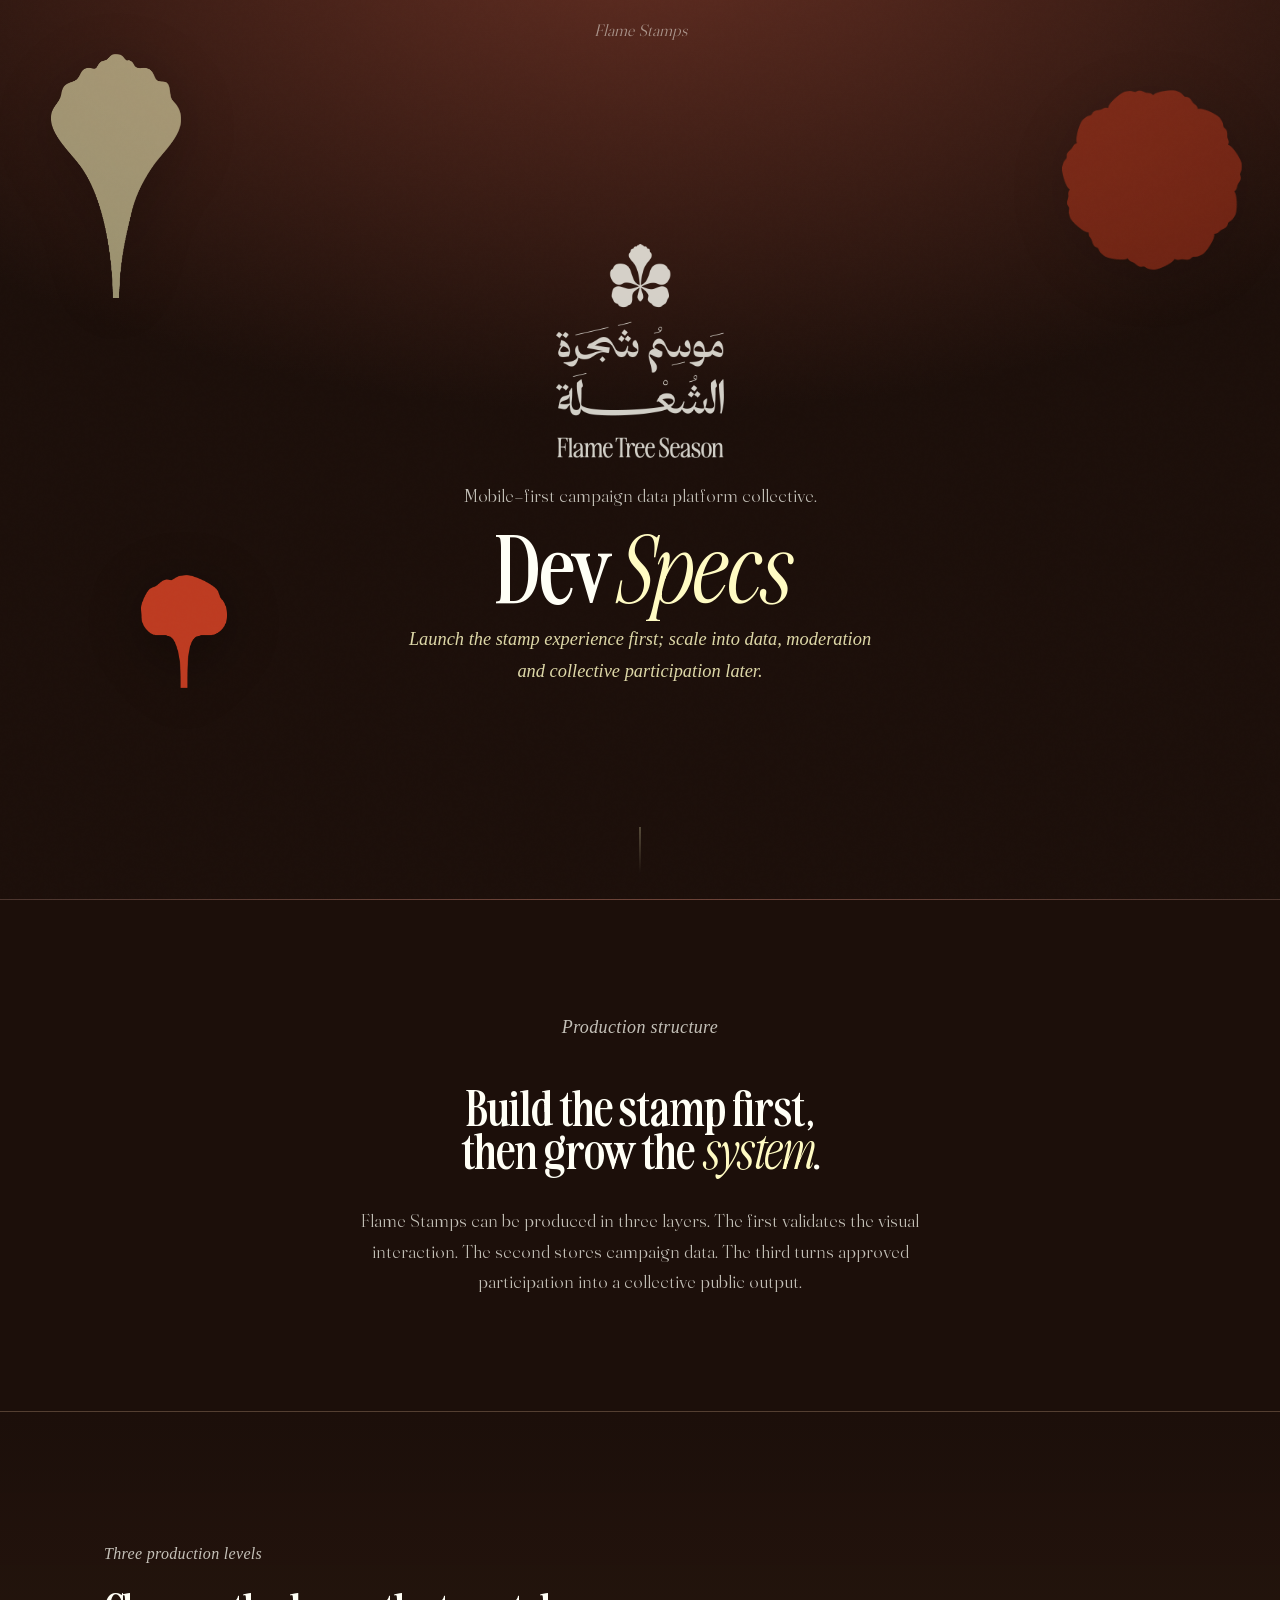
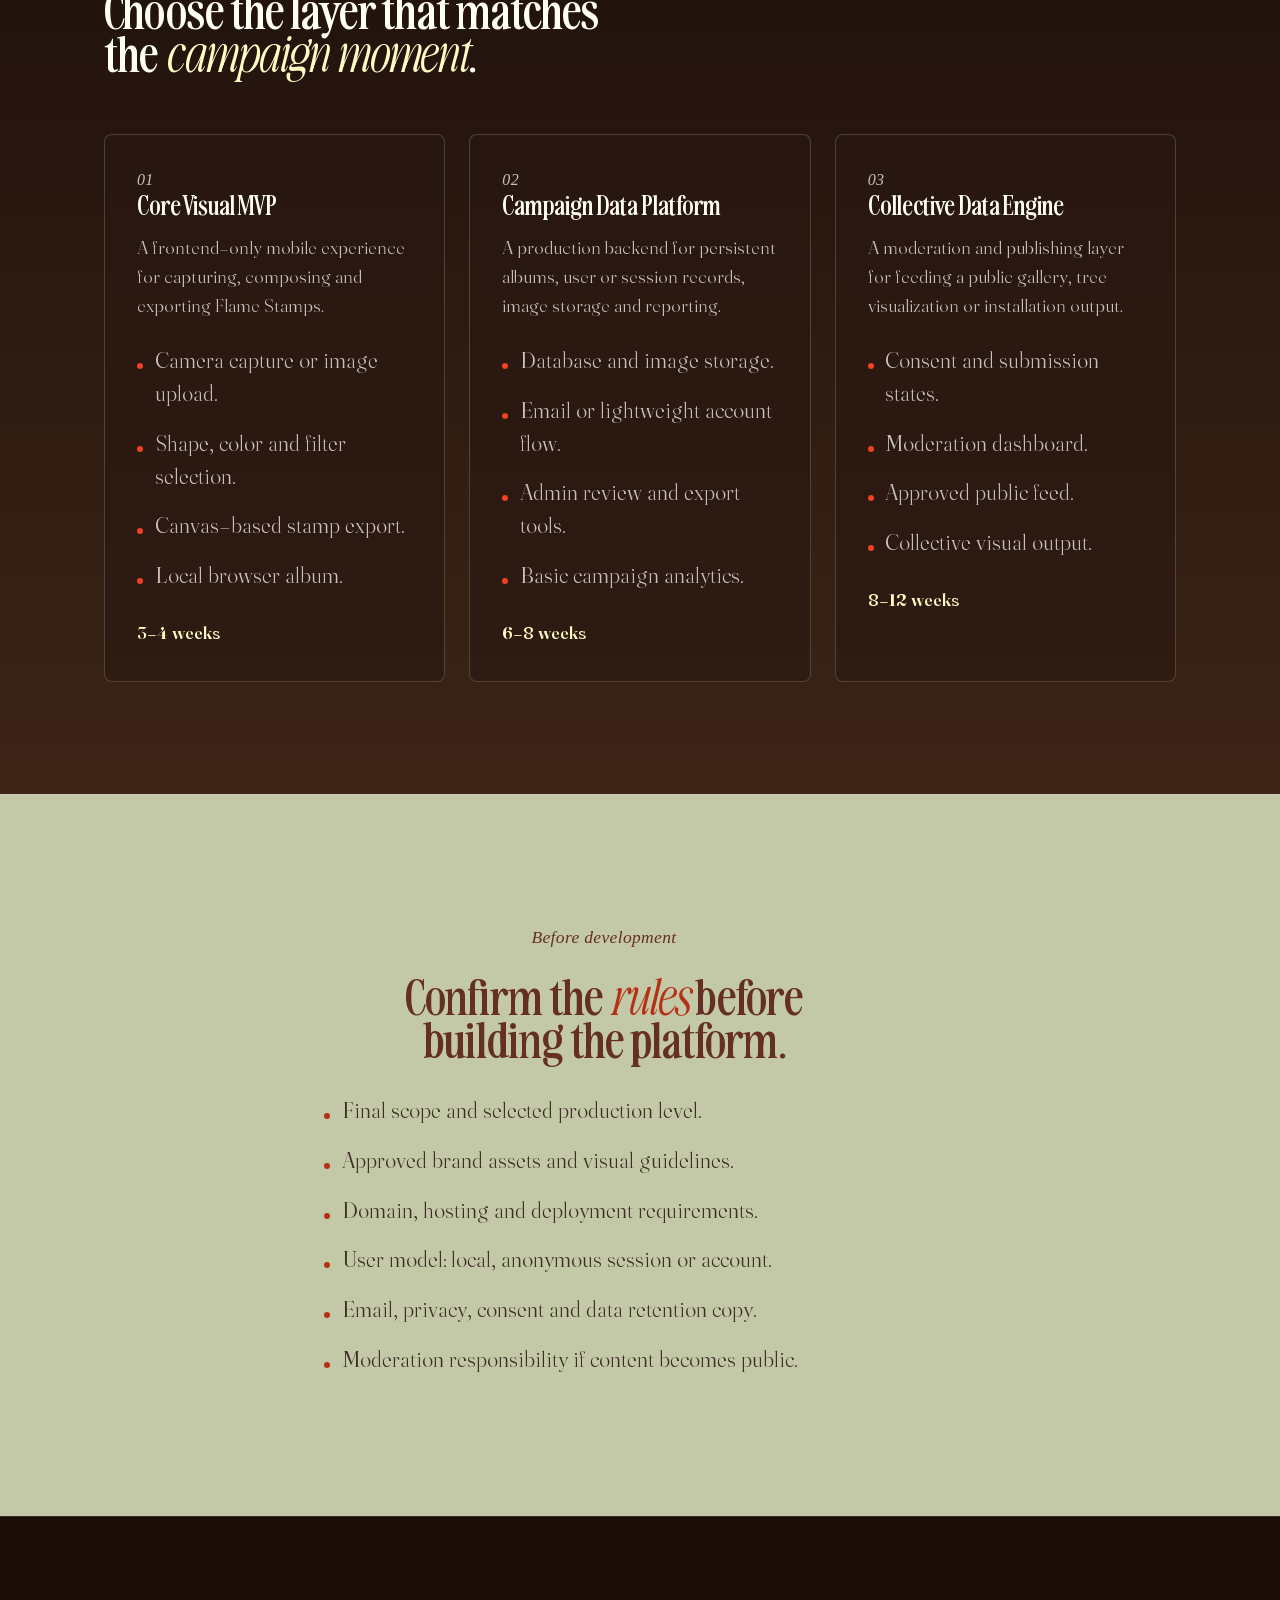
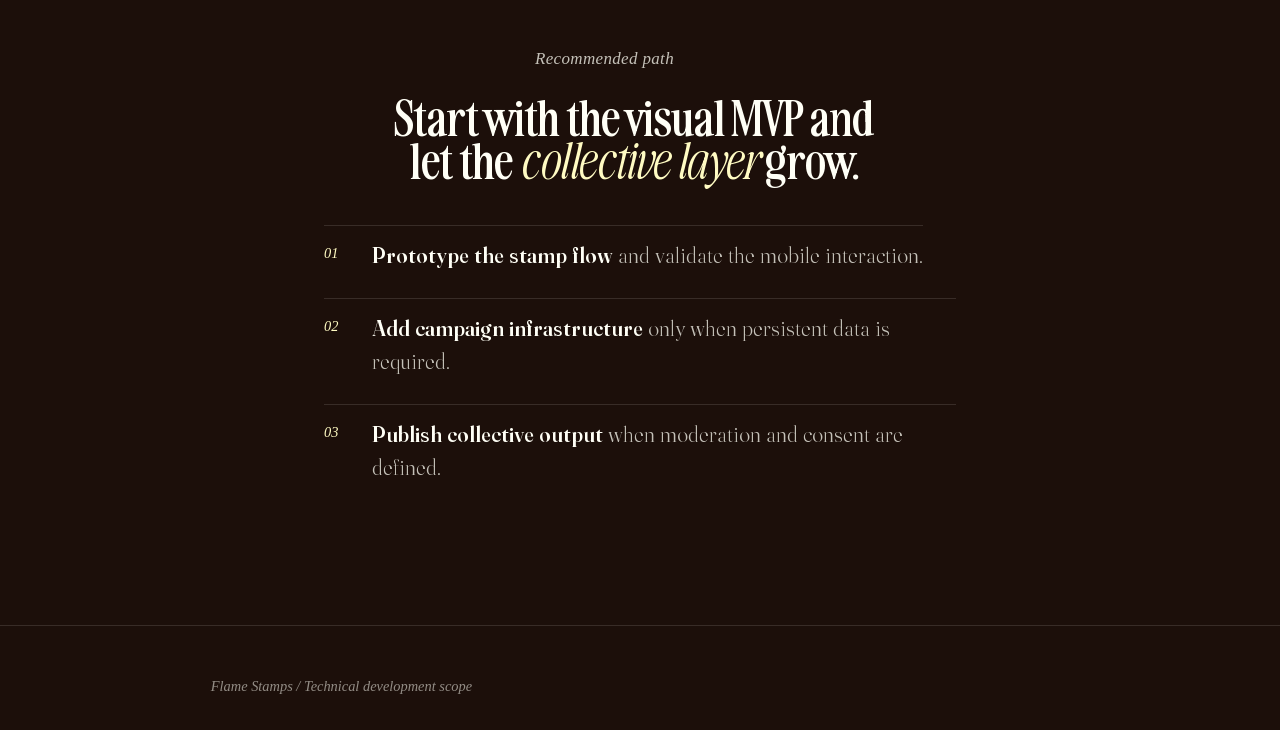
==== commit c34b0910: "Remove header" ====
--- a/index.html
+++ b/index.html
@@ -23,14 +23,7 @@
 
 <body class="proposal-page">
   <header class="hero" id="home">
-    <nav class="proposal-nav" id="proposal-nav" aria-label="Proposal sections">
-      <a href="#home">Home</a>
-      <a href="#structure">Structure</a>
-      <a href="#scope">Scope</a>
-      <a href="#requirements">Requirements</a>
-      <a href="#roadmap">Roadmap</a>
-    </nav>
-
+    
     <div class="topcredit">
       <span>Flame Stamps</span>
     </div>
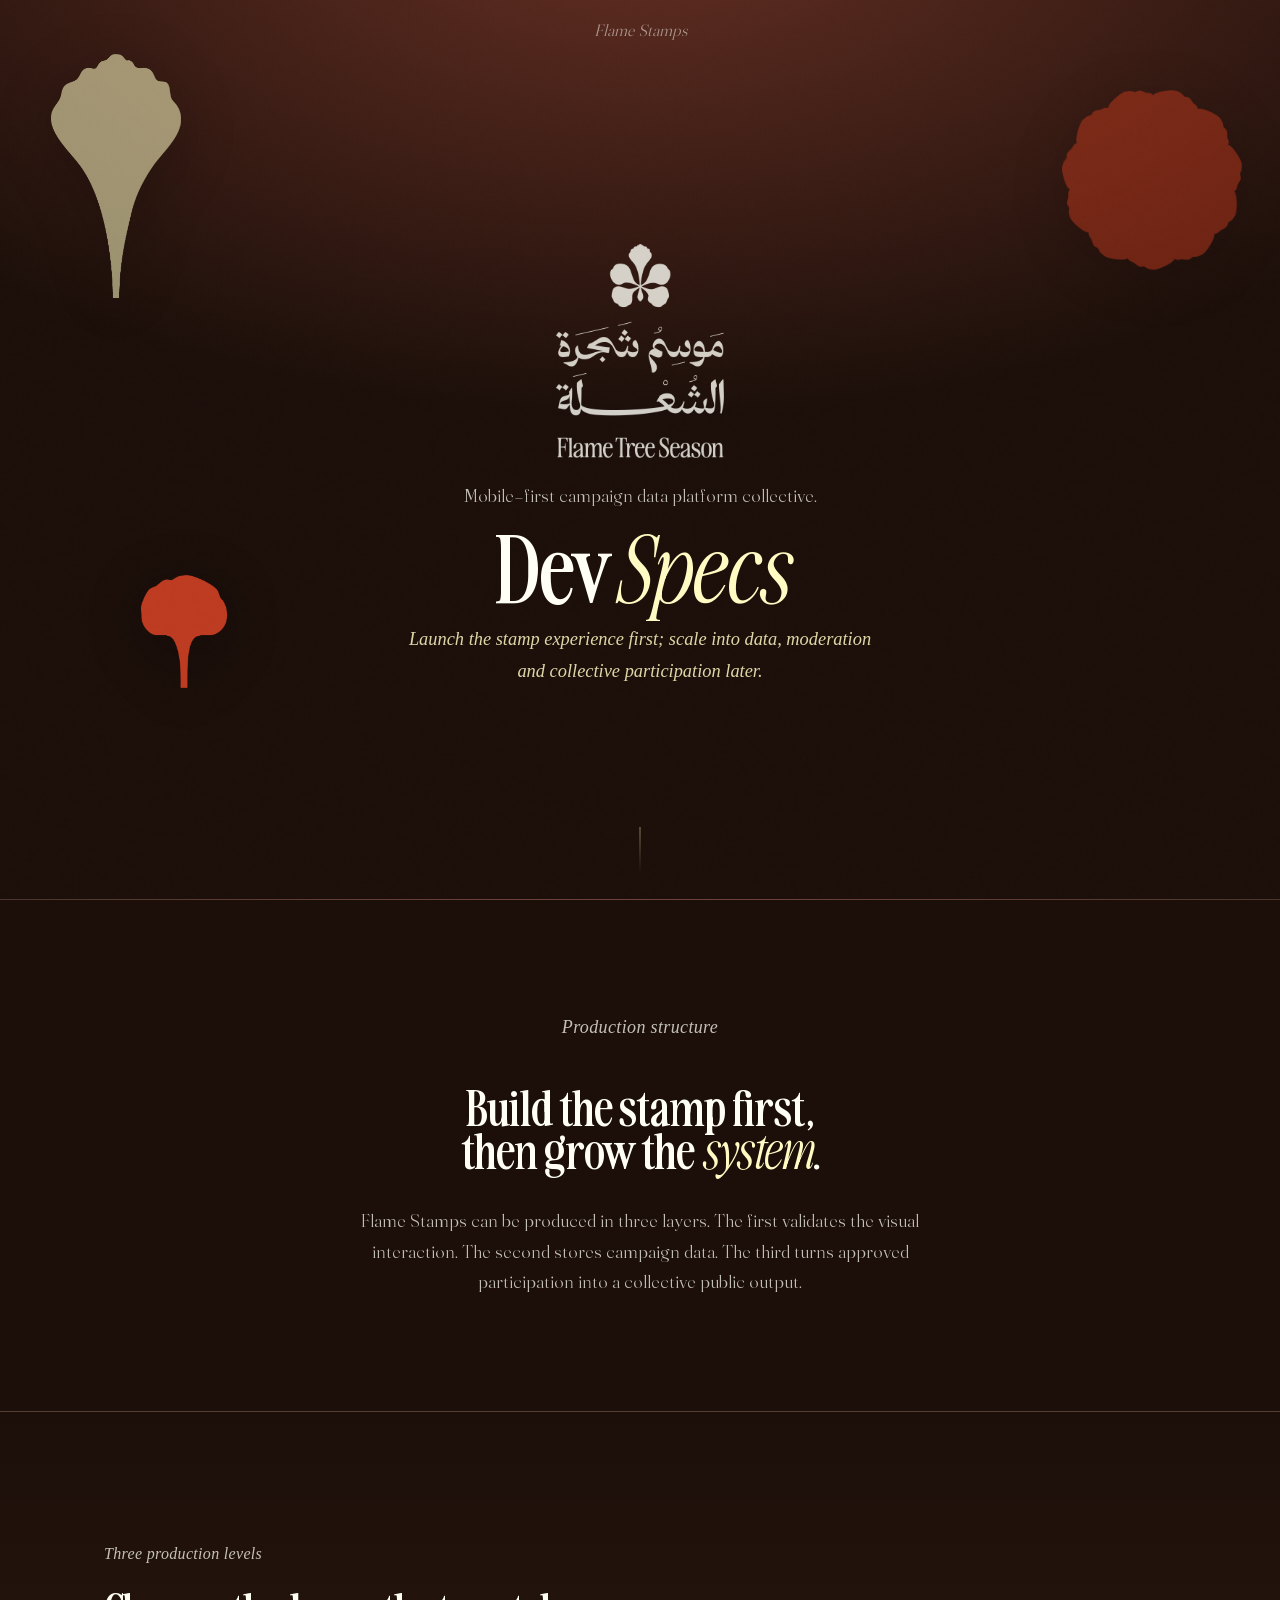
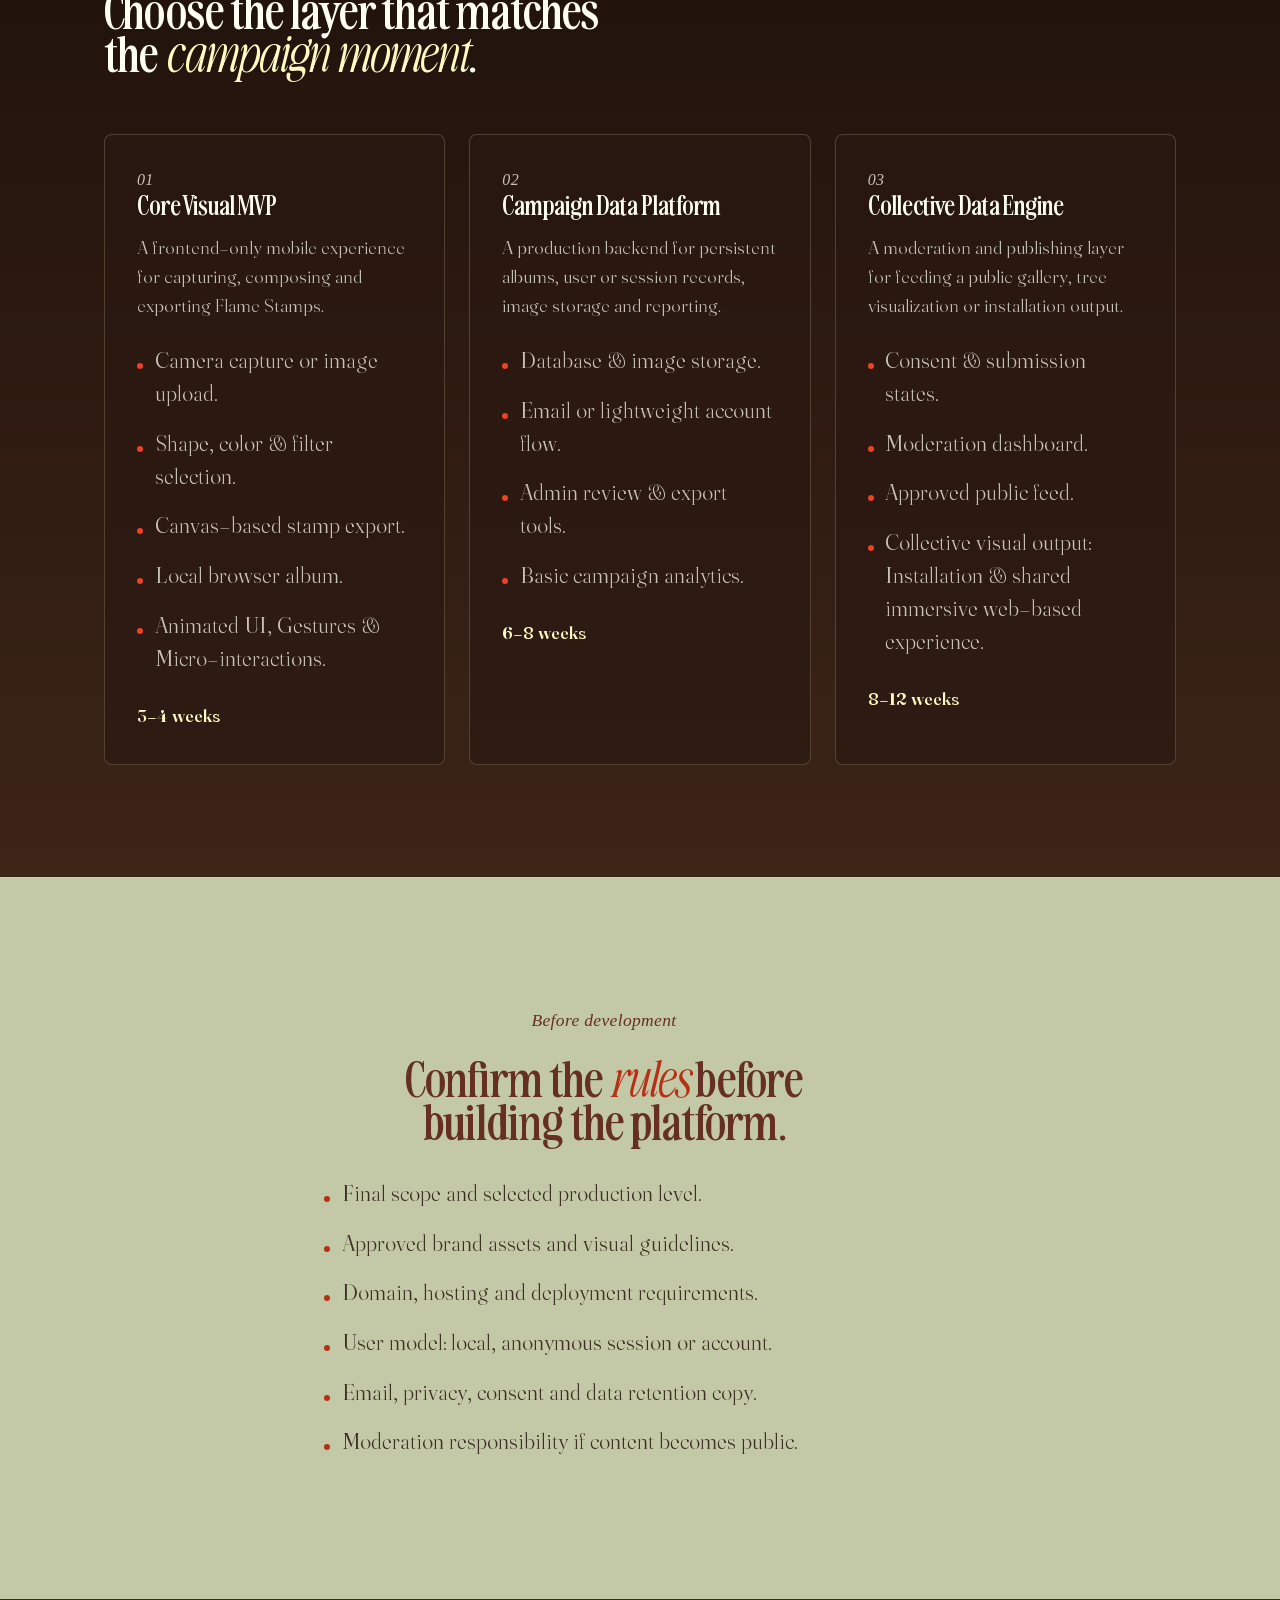
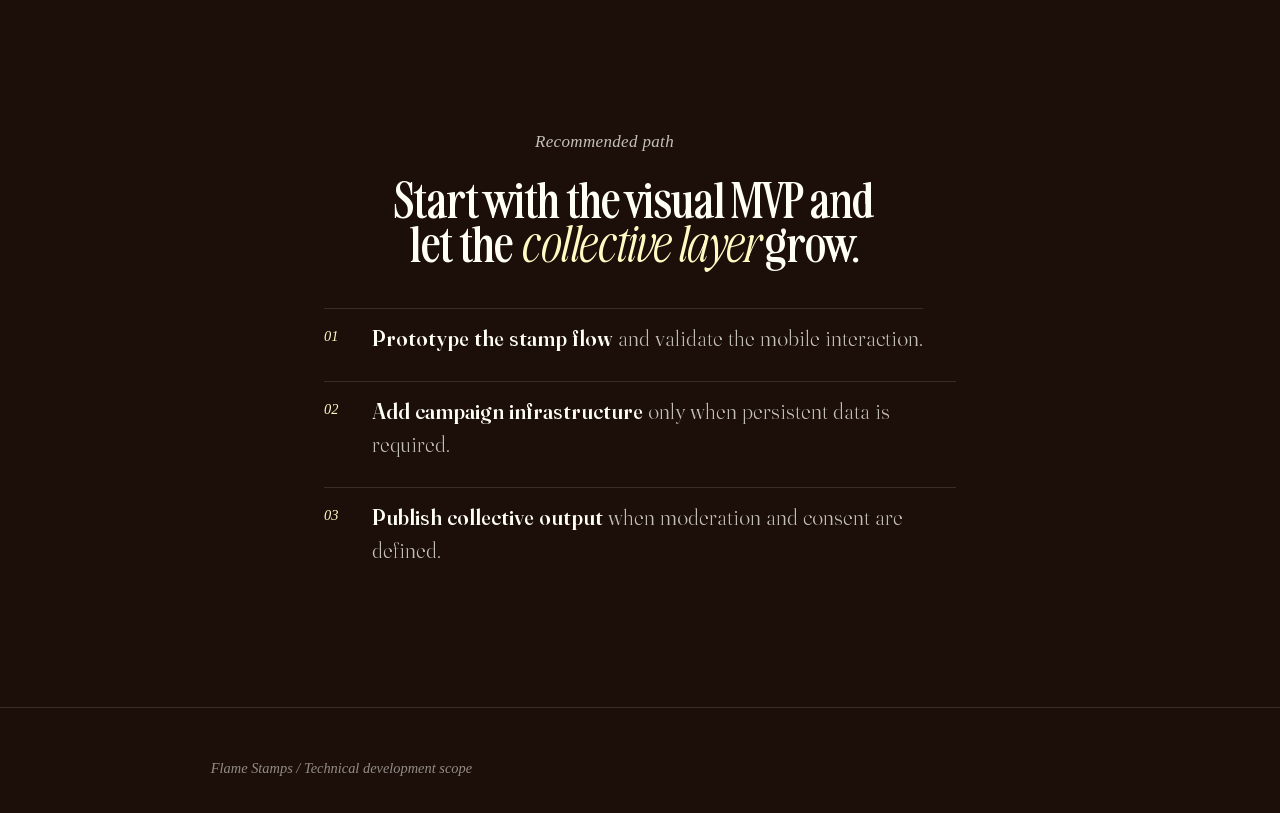
==== commit 86124690: "Include nice UI, gestures and animations" ====
--- a/index.html
+++ b/index.html
@@ -8,6 +8,16 @@
     content="Technical development proposal for the Flame Stamps mobile experience, campaign data platform and collective participation engine."
   >
   <title>Development Proposal | Flame Stamps</title>
+  <meta property="og:type" content="website">
+  <meta property="og:title" content="Development Proposal | Flame Stamps">
+  <meta
+    property="og:description"
+    content="Technical development proposal for the Flame Stamps mobile experience, campaign data platform and collective participation engine."
+  >
+  <meta property="og:url" content="https://juanfuent-es.github.io/flamestamps/">
+  <meta property="og:image" content="https://juanfuent-es.github.io/flamestamps/img/og-share.jpg">
+  <meta property="og:image:type" content="image/png">
+  <meta property="og:image:alt" content="Flame Stamps development proposal preview">
   <link rel="icon" type="image/png" href="./favicon-96x96.png" sizes="96x96">
   <link rel="icon" type="image/svg+xml" href="./favicon.svg">
   <link rel="shortcut icon" href="./favicon.ico">
@@ -77,9 +87,10 @@
             </p>
             <ul class="feature-list">
               <li>Camera capture or image upload.</li>
-              <li>Shape, color and filter selection.</li>
+              <li>Shape, color & filter selection.</li>
               <li>Canvas-based stamp export.</li>
               <li>Local browser album.</li>
+              <li>Animated UI, Gestures & Micro-interactions.</li>
             </ul>
             <p><strong>3-4 weeks</strong></p>
           </article>
@@ -92,9 +103,9 @@
               records, image storage and reporting.
             </p>
             <ul class="feature-list">
-              <li>Database and image storage.</li>
+              <li>Database & image storage.</li>
               <li>Email or lightweight account flow.</li>
-              <li>Admin review and export tools.</li>
+              <li>Admin review & export tools.</li>
               <li>Basic campaign analytics.</li>
             </ul>
             <p><strong>6-8 weeks</strong></p>
@@ -108,10 +119,13 @@
               tree visualization or installation output.
             </p>
             <ul class="feature-list">
-              <li>Consent and submission states.</li>
+              <li>Consent & submission states.</li>
               <li>Moderation dashboard.</li>
               <li>Approved public feed.</li>
-              <li>Collective visual output.</li>
+              <li>Collective visual output: 
+                <br>
+                Installation & shared immersive web-based experience.
+              </li>
             </ul>
             <p><strong>8-12 weeks</strong></p>
           </article>
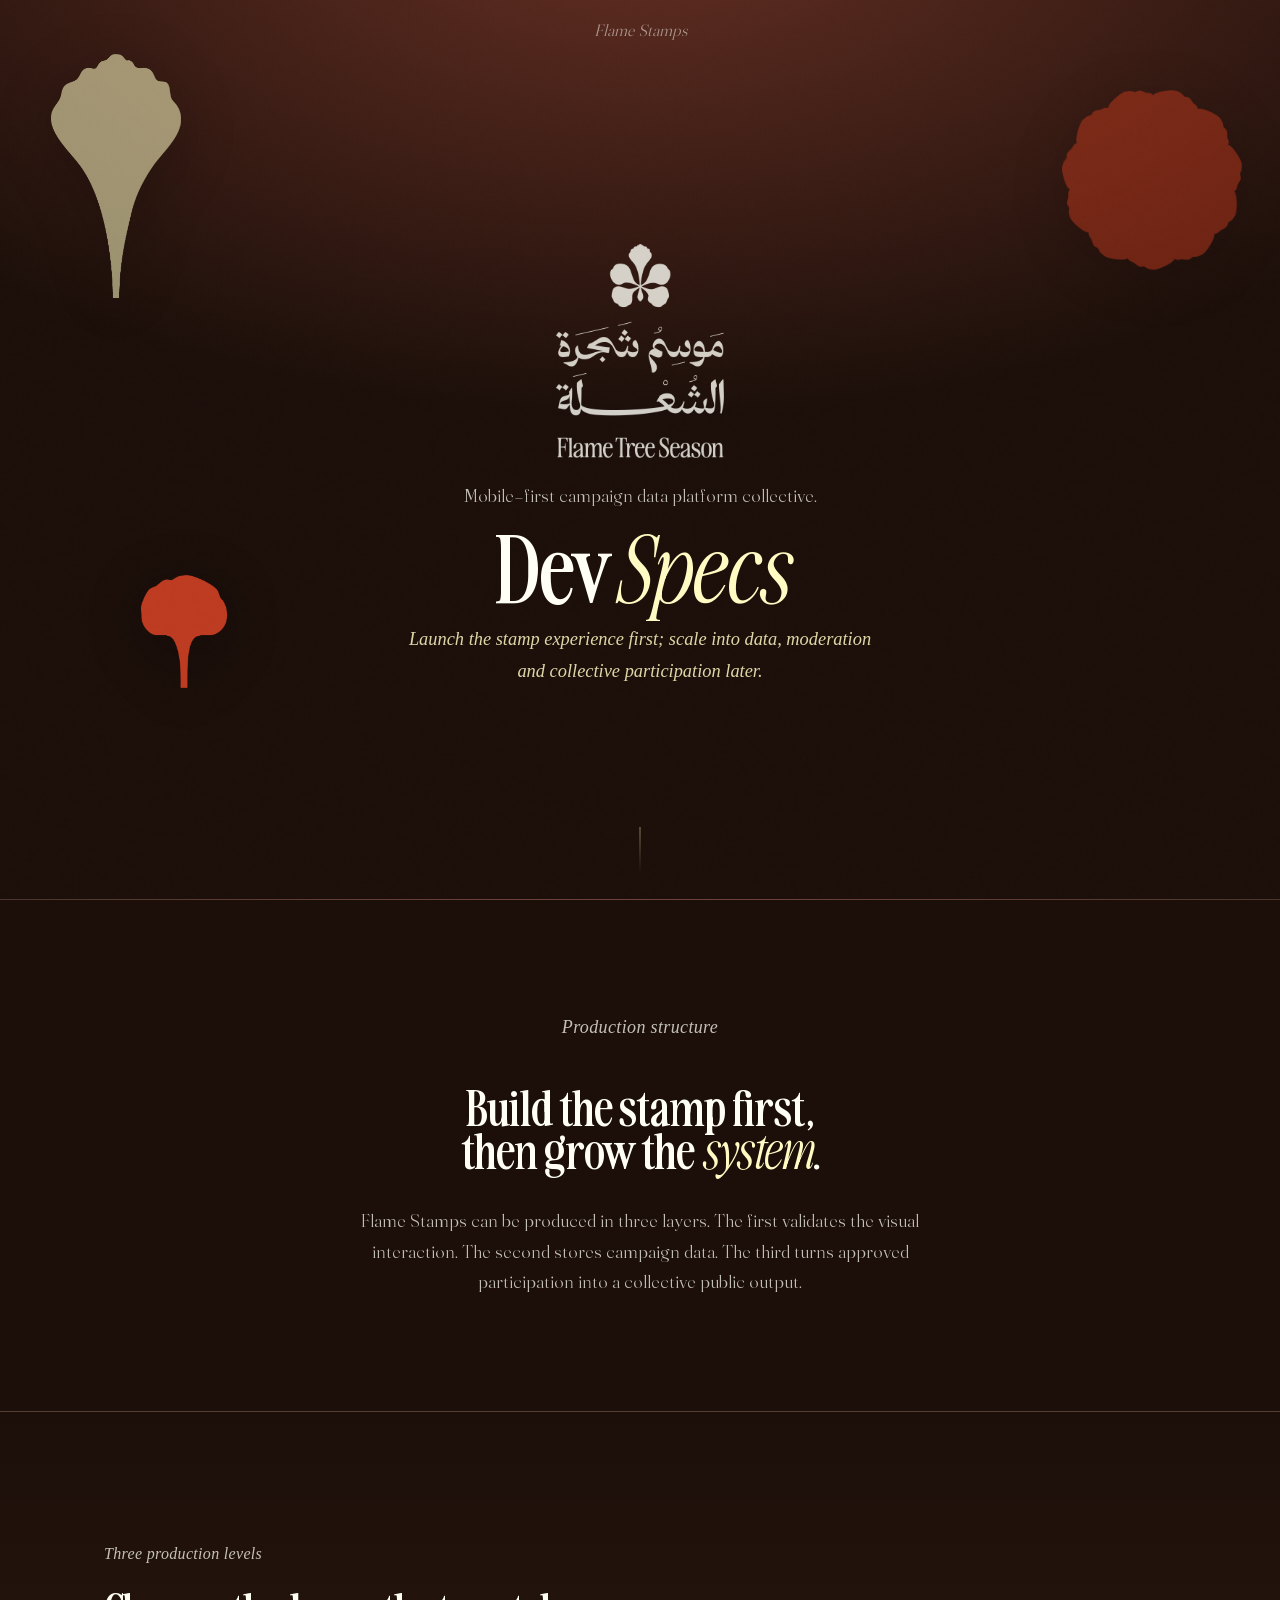
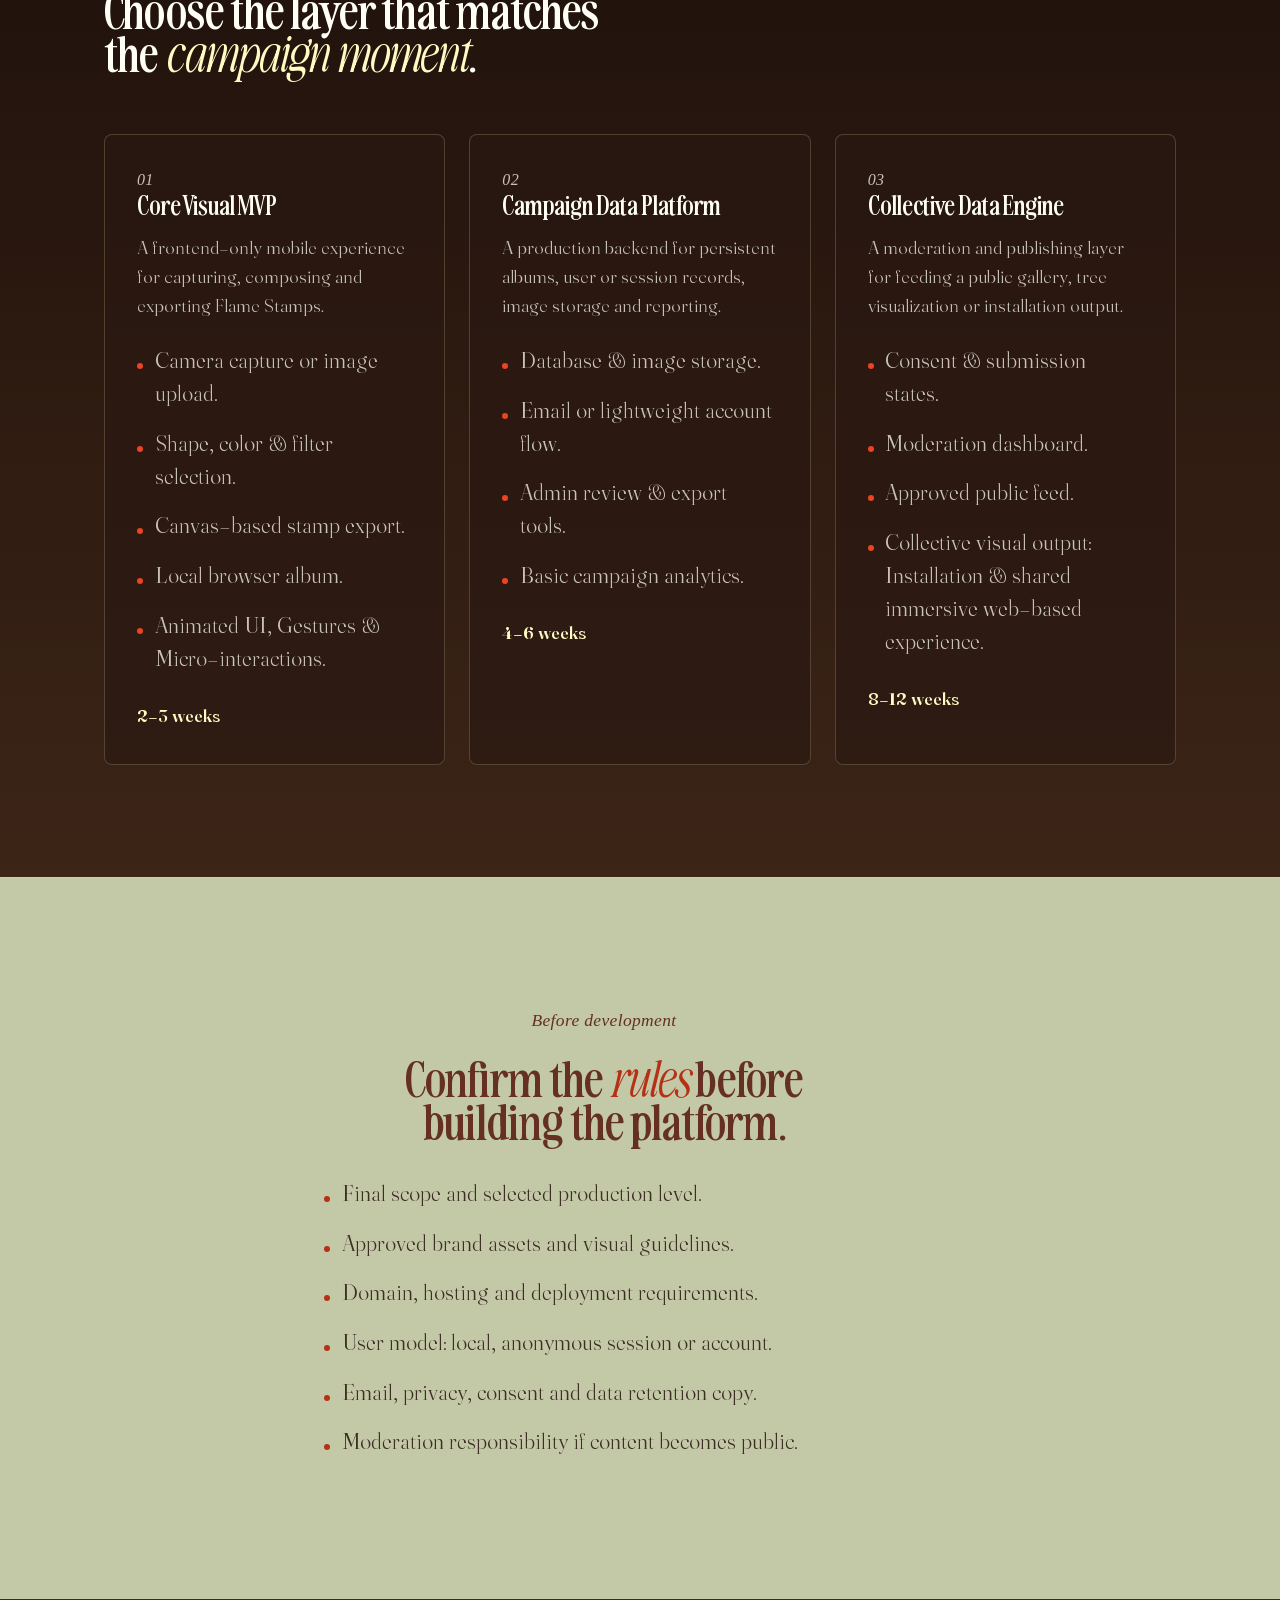
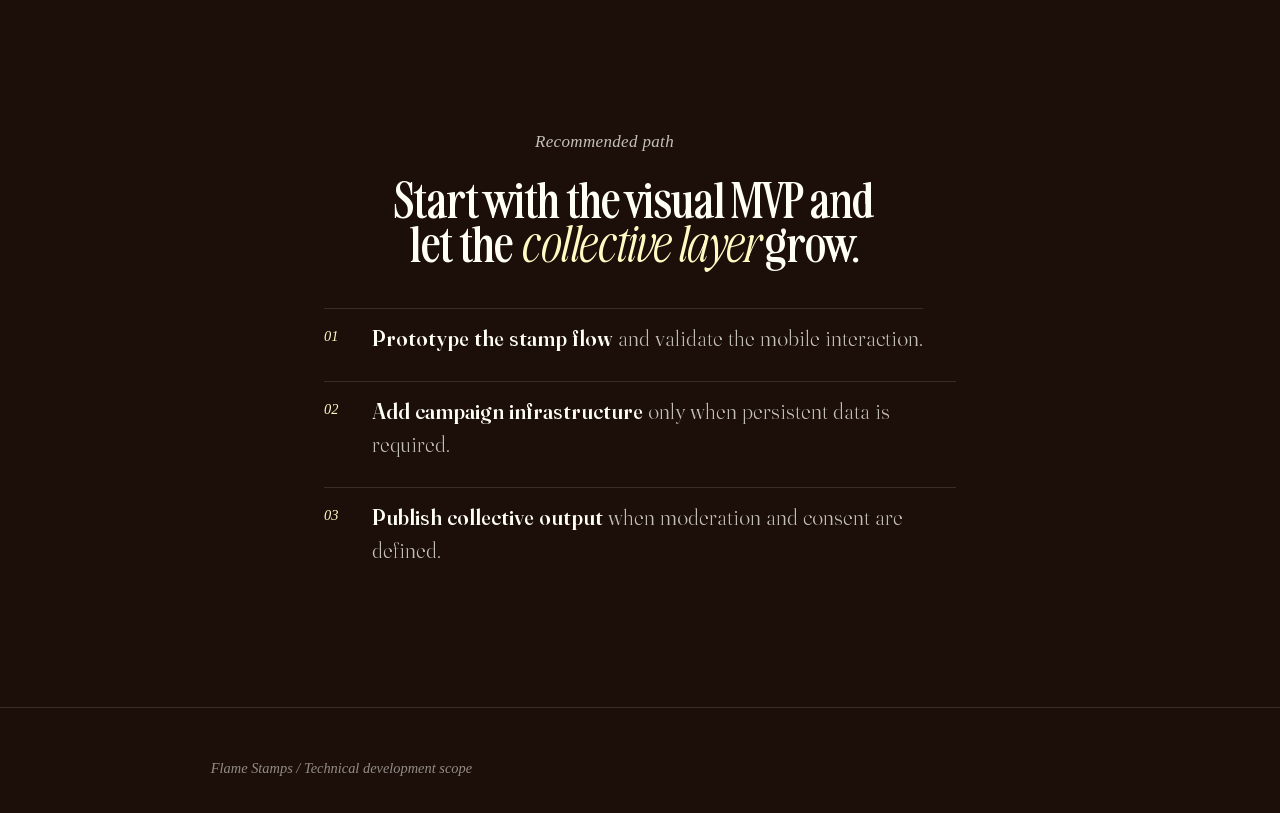
==== commit 63657cc4: "Update index.html" ====
--- a/index.html
+++ b/index.html
@@ -92,7 +92,7 @@
               <li>Local browser album.</li>
               <li>Animated UI, Gestures & Micro-interactions.</li>
             </ul>
-            <p><strong>3-4 weeks</strong></p>
+            <p><strong>2-3 weeks</strong></p>
           </article>
 
           <article class="phase-card">
@@ -108,7 +108,7 @@
               <li>Admin review & export tools.</li>
               <li>Basic campaign analytics.</li>
             </ul>
-            <p><strong>6-8 weeks</strong></p>
+            <p><strong>4-6 weeks</strong></p>
           </article>
 
           <article class="phase-card">
